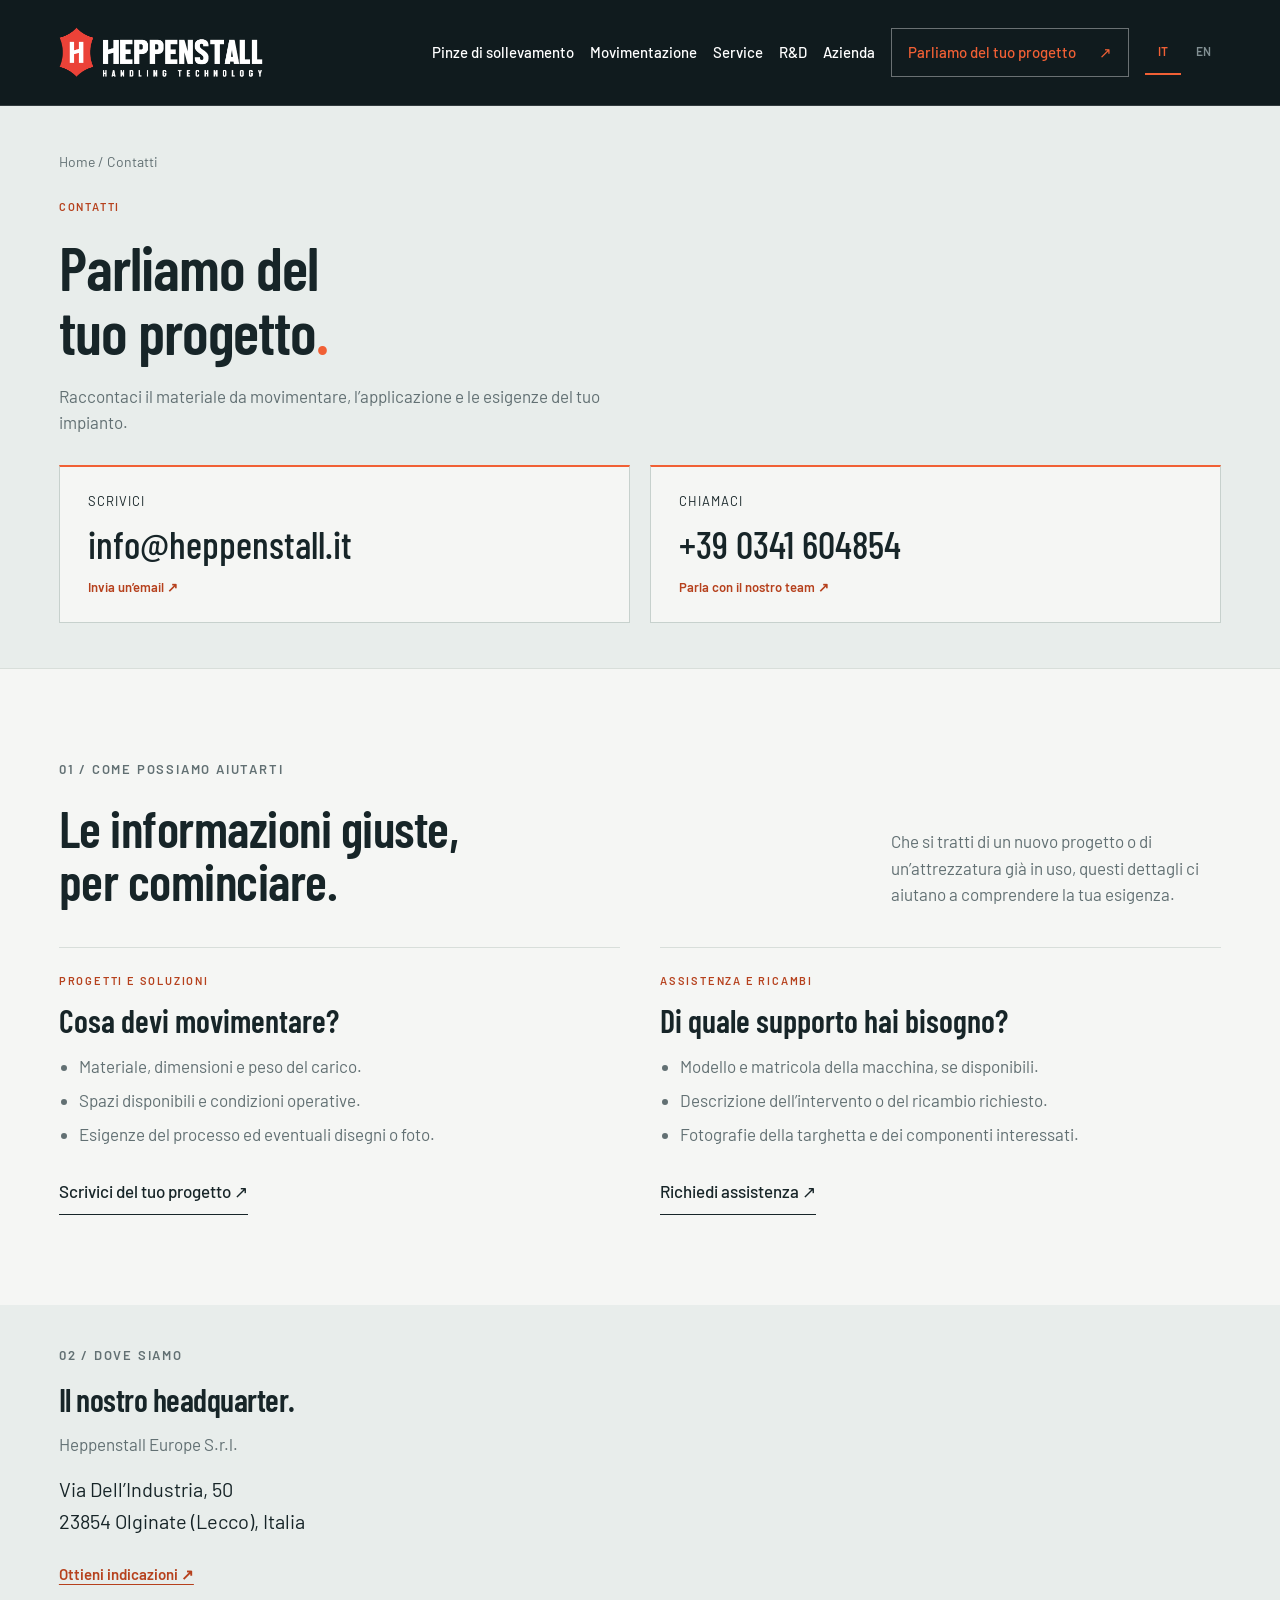
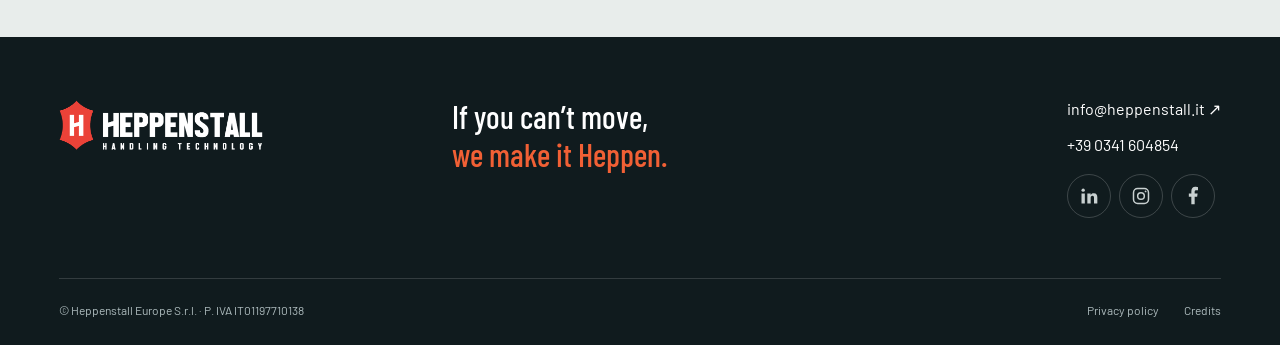
==== contacts/index.html @ 7692b6cc "Initial commit" ====
<!doctype html>
<html lang="it">
<head>
<meta charset="UTF-8">
<meta name="viewport" content="width=device-width,initial-scale=1">
<title>Contatti | Heppenstall Europe</title>
<meta name="description" content="Contatta Heppenstall Europe per pinze, sistemi di movimentazione, ricambi e assistenza. Email, telefono e informazioni utili per la tua richiesta.">
<link rel="icon" href="/assets/favicon.png">
<link rel="stylesheet" href="/style.css">
</head>
<body class="contacts-page">
<a class="skip" href="#main">Vai al contenuto</a>
<header>
  <a class="brand" href="/" aria-label="Heppenstall Europe, homepage">
    <img src="/assets/logo.png" alt="Heppenstall Handling Technology" width="800" height="223" />
  </a>
  <button class="menu" aria-label="Menu" aria-expanded="false" aria-controls="nav"><span class="menu-icon" aria-hidden="true"></span></button>
  <nav id="nav">
    <a href="/steel-tongs/">Pinze di sollevamento</a>
    <a href="/handling-technology/">Movimentazione</a>
    <a href="/service-revamping/">Service</a>
    <a href="/research-development/">R&amp;D</a>
    <a href="/who-we-are/">Azienda</a>
    <a class="nav-contact" href="/contacts/" aria-current="page">Parliamo del tuo progetto <span>↗</span></a>
    <div class="language-switch" role="group" aria-label="Lingua">
      <a href="/contacts/" lang="it" hreflang="it" aria-label="Italiano" aria-current="page">IT</a>
      <span lang="en" aria-disabled="true" aria-label="English: traduzione non ancora disponibile" title="Traduzione inglese non ancora disponibile">EN</span>
    </div>
  </nav>
</header>


<main id="main">
<section class="contact-page section" aria-labelledby="contact-title">
<div class="breadcrumb"><a href="/">Home</a> / <span aria-current="page">Contatti</span></div>
<span class="eyebrow">CONTATTI</span>
<h1 id="contact-title">Parliamo del<br>tuo progetto<span>.</span></h1>
<p>Raccontaci il materiale da movimentare, l’applicazione e le esigenze del tuo impianto.</p>
<div class="contact-grid">
<a href="mailto:info@heppenstall.it">
<span>SCRIVICI</span>
<strong>info@heppenstall.it</strong>
<span>Invia un’email ↗</span>
</a>
<a href="tel:+390341604854">
<span>CHIAMACI</span>
<strong>+39 0341 604854</strong>
<span>Parla con il nostro team ↗</span>
</a>
</div>
</section>
<section class="section contact-guide" aria-labelledby="request-title">
<div class="section-heading">
<div><span class="eyebrow">01 / COME POSSIAMO AIUTARTI</span><h2 id="request-title">Le informazioni giuste,<br>per cominciare.</h2></div>
<p>Che si tratti di un nuovo progetto o di un’attrezzatura già in uso, questi dettagli ci aiutano a comprendere la tua esigenza.</p>
</div>
<div class="contact-request-grid">
<article>
<span class="eyebrow">PROGETTI E SOLUZIONI</span>
<h3>Cosa devi movimentare?</h3>
<ul><li>Materiale, dimensioni e peso del carico.</li><li>Spazi disponibili e condizioni operative.</li><li>Esigenze del processo ed eventuali disegni o foto.</li></ul>
<a class="catalog-link" href="mailto:info@heppenstall.it?subject=Nuovo%20progetto%20-%20Heppenstall">Scrivici del tuo progetto ↗</a>
</article>
<article>
<span class="eyebrow">ASSISTENZA E RICAMBI</span>
<h3>Di quale supporto hai bisogno?</h3>
<ul><li>Modello e matricola della macchina, se disponibili.</li><li>Descrizione dell’intervento o del ricambio richiesto.</li><li>Fotografie della targhetta e dei componenti interessati.</li></ul>
<a class="catalog-link" href="mailto:info@heppenstall.it?subject=Richiesta%20assistenza%20-%20Heppenstall">Richiedi assistenza ↗</a>
</article>
</div>
</section>
<section class="section contact-note" aria-labelledby="company-contact-title">
<span class="eyebrow">02 / DOVE SIAMO</span>
<h2 id="company-contact-title">Il nostro headquarter.</h2>
<p>Heppenstall Europe S.r.l.</p>
<address class="headquarter-address">Via Dell’Industria, 50<br>23854 Olginate (Lecco), Italia</address>
<a class="headquarter-directions" href="https://www.google.com/maps/search/?api=1&amp;query=Via%20Dell%27Industria%2050%2C%2023854%20Olginate%20LC%2C%20Italia" target="_blank" rel="noopener noreferrer">Ottieni indicazioni ↗</a>
</section>
</main>
<footer>
      <div class="foot-top">
        <a class="brand" href="/">
          <img
            src="/assets/logo.png"
            alt="Heppenstall Europe"
            width="800"
            height="223"
          />
        </a>
        <p>
          If you can’t move,<br />
          <strong>we make it Heppen.</strong>
        </p>
        <div>
          <a href="mailto:info@heppenstall.it">info@heppenstall.it ↗</a>
          <a href="tel:+390341604854">+39 0341 604854</a>
          <div class="footer-socials">
            <a href="https://www.linkedin.com/company/heppenstall-europe-srl/" target="_blank" rel="noopener noreferrer" aria-label="LinkedIn" title="LinkedIn">
              <svg viewBox="0 0 24 24" width="20" height="20" aria-hidden="true" focusable="false"><circle cx="5" cy="5" r="2" fill="currentColor"/><path d="M3 9h4v12H3zM10 9h4v1.7c1-1.5 2.2-2 3.8-2 3.2 0 4.2 2.1 4.2 5V21h-4v-6.5c0-1.6-.3-2.7-1.8-2.7-1.7 0-2.2 1.2-2.2 2.7V21h-4z" fill="currentColor"/></svg>
            </a>
            <a href="https://www.instagram.com/heppenstalleurope/" target="_blank" rel="noopener noreferrer" aria-label="Instagram" title="Instagram">
              <svg viewBox="0 0 24 24" width="20" height="20" aria-hidden="true" focusable="false"><rect x="3" y="3" width="18" height="18" rx="5" fill="none" stroke="currentColor" stroke-width="1.8"/><circle cx="12" cy="12" r="4" fill="none" stroke="currentColor" stroke-width="1.8"/><circle cx="17.5" cy="6.5" r="1.1" fill="currentColor"/></svg>
            </a>
            <a href="https://www.facebook.com/people/Heppenstall-Europe-SRL/100085862545974/" target="_blank" rel="noopener noreferrer" aria-label="Facebook" title="Facebook">
              <svg viewBox="0 0 24 24" width="20" height="20" aria-hidden="true" focusable="false"><path d="M14 22v-9h3l.5-4H14V7c0-1.2.4-2 2-2h2V1.4c-.5-.1-1.8-.4-3.2-.4C11.6 1 10 3 10 6.5V9H7v4h3v9z" fill="currentColor"/></svg>
            </a>
          </div>
        </div>
      </div>
      <div class="foot-bottom">
        <span>© Heppenstall Europe S.r.l. · P. IVA IT01197710138</span>
        <div>
          <a href="/privacy-policy/">Privacy policy</a>
          <a href="https://fulviodipietro.it/">Credits</a>
        </div>
      </div>
    </footer>


<script src="/app.js">
</script>
</body>
</html>
---- style.css ----
@font-face {
  font-family:'Barlow';
  src:url('/assets/fonts/Barlow-Regular.ttf') format('truetype');
  font-style:normal;
  font-weight:400;
  font-display:swap
}
@font-face {
  font-family:'Barlow';
  src:url('/assets/fonts/Barlow-Medium.ttf') format('truetype');
  font-style:normal;
  font-weight:500;
  font-display:swap
}
@font-face {
  font-family:'Barlow';
  src:url('/assets/fonts/Barlow-SemiBold.ttf') format('truetype');
  font-style:normal;
  font-weight:600;
  font-display:swap
}
@font-face {
  font-family:'Barlow';
  src:url('/assets/fonts/Barlow-Bold.ttf') format('truetype');
  font-style:normal;
  font-weight:700;
  font-display:swap
}
@font-face {
  font-family:'Barlow Condensed';
  src:url('/assets/fonts/BarlowCondensed-Medium.ttf') format('truetype');
  font-style:normal;
  font-weight:500;
  font-display:swap
}
@font-face {
  font-family:'Barlow Condensed';
  src:url('/assets/fonts/BarlowCondensed-SemiBold.ttf') format('truetype');
  font-style:normal;
  font-weight:600;
  font-display:swap
}
@font-face {
  font-family:'Barlow Condensed';
  src:url('/assets/fonts/BarlowCondensed-Bold.ttf') format('truetype');
  font-style:normal;
  font-weight:700;
  font-display:swap
}
  
:root {
  --ink:#172528;
  --deep:#101b1e;
  --orange:#f16035;
  --paper:#f5f6f4;
  --muted:#627073;
  --line:#d8deda
}
* {
  box-sizing:border-box
}
html {
  scroll-behavior:smooth;
  scroll-padding-top:90px
}
body {
  margin:0;
  background:var(--paper);
  color:var(--ink);
  font-family:Barlow,Arial,sans-serif;
  font-size:17px;
  line-height:1.55
}
a {
  color:inherit;
  text-decoration:none
}
button {
  font:inherit
}
a,button {
  -webkit-tap-highlight-color:transparent
}
a:focus-visible,button:focus-visible {
  outline:3px solid var(--orange);
  outline-offset:6px
}
::selection {
  background:var(--orange);
  color:#fff
}
.skip {
  position:fixed;
  top:-100px;
  left:20px;
  z-index:99;
  background:#fff;
  padding:12px
}
.skip:focus {
  top:10px
}
header {
  height:106px;
  background:var(--deep);
  display:flex;
  align-items:center;
  justify-content:space-between;
  padding:0 4.6%;
  gap:35px;
  color:#fff;
  border-bottom:1px solid #ffffff24
}
.brand {
  display:block;
  width:204px;
  flex-shrink:0
}
.brand img {
  display:block;
  width:100%;
  height:auto
}
nav {
  display:flex;
  align-items:center;
  gap:27px;
  font-size:14px;
  font-weight:500
}
nav a {
  transition:color .2s
}
nav a:hover,nav a[aria-current] {
  color:var(--orange)
}
.nav-contact {
  border:1px solid #ffffff60;
  padding:12px 16px;
  display:flex;
  gap:23px
}
.menu {
  display:none
}
.language-switch {
  display:flex;
  align-items:center;
  gap:4px;
  flex-shrink:0
}
.language-switch a,
.language-switch>span {
  display:flex;
  align-items:center;
  justify-content:center;
  min-width:36px;
  min-height:44px;
  font-size:12px;
  font-weight:600;
  border-bottom:2px solid transparent
}
.language-switch a[aria-current] {
  border-bottom-color:var(--orange)
}
.language-switch>span[aria-disabled] {
  color:#829093;
  cursor:default
}
@media(min-width:901px) {
  header {
    gap:20px
  }
  header nav {
    gap:16px;
    font-size:15px
  }
}
@media(min-width:901px) and (max-width:1200px) {
  header .brand {
    width:150px
  }
  header nav {
    gap:10px;
    font-size:14px
  }
  header .nav-contact {
    padding:10px;
    gap:10px
  }
}
@media(max-width:900px) {
  .language-switch {
    margin-top:16px;
    padding-top:12px;
    border-top:1px solid #ffffff24
  }
  .language-switch a,
  .language-switch>span {
    min-width:44px;
    font-size:14px
  }
}
.hero {
  display:grid;
  grid-template-columns:53% 47%;
  background:var(--ink);
  color:#fff;
  min-height:660px
}
.hero-copy {
  padding:55px 8.7% 25px;
  display:flex;
  flex-direction:column;
  align-items:flex-start
}
.eyebrow {
  font-size:13px;
  font-weight:600;
  letter-spacing:1.8px;
  display:block
}
.hero .eyebrow {
  display:flex;
  gap:13px;
  align-items:center;
  color:#c9d1d1
}
.small-line {
  width:25px;
  height:2px;
  background:var(--orange)
}
h1,h2,h3,p {
  margin:0
}
h1,h2,h3 {
  font-family:'Barlow Condensed','Arial Narrow',Arial,sans-serif;
  font-weight:600;
  line-height:1.04
}
h1 {
  font-size:clamp(50px,5.4vw,84px);
  letter-spacing:-1px
}
.hero h1 {
  margin:24px 0
}
.hero h1 em {
  color:var(--orange);
  font-style:normal
}
.hero-copy>p {
  color:#c8d0d0;
  max-width:405px;
  font-size:17px
}
.button {
  margin-top:28px;
  background:var(--orange);
  color:#111f22;
  padding:16px 22px;
  display:inline-flex;
  gap:40px;
  justify-content:space-between;
  align-items:center;
  font-weight:600;
  font-size:15px;
  transition:background .2s,transform .2s
}
.button:hover {
  background:#ff8159;
  transform:translateY(-2px)
}
.hero-bottom {
  display:flex;
  justify-content:space-between;
  width:100%;
  margin-top:auto;
  padding-top:35px;
  font-size:12px;
  letter-spacing:1.7px;
  color:#c6cece
}
.hero-photo {
  position:relative;
  background-image:linear-gradient(0deg,#101b1ef2 0%,transparent 55%),url('/assets/tongs.webp');
  background-position:center,center top;
  background-size:cover,cover;
  background-repeat:no-repeat;
  min-height:600px
}
.photo-label {
  position:absolute;
  left:40px;
  bottom:35px
}
.photo-label>span {
  font-size:12px;
  letter-spacing:1.5px;
  display:block;
  margin-bottom:12px;
  color:#e6d7cd
}
.photo-label strong {
  font-size:25px;
  line-height:1.2;
  font-weight:500;
  display:block
}
.proof {
  display:grid;
  grid-template-columns:1fr 1.2fr 1fr 1.1fr;
  margin:0 4.6%;
  padding:30px 0;
  border-bottom:1px solid var(--line)
}
.proof>div {
  border-right:1px solid var(--line);
  padding:0 30px
}
.proof>div:first-child {
  padding-left:0
}
.proof strong {
  font-family:'Barlow Condensed',Arial,sans-serif;
  font-size:36px;
  display:block;
  line-height:1.1;
  font-weight:600
}
.proof span {
  font-size:14px;
  color:var(--muted)
}
.proof>a {
  align-self:center;
  justify-self:end;
  font-size:15px;
  font-weight:600;
  display:flex;
  gap:35px
}
.proof>a span {
  font-size:24px;
  color:var(--orange)
}
.section {
  padding:90px 4.6%
}
.section-heading {
  display:flex;
  align-items:flex-end;
  justify-content:space-between;
  gap:50px;
  margin-bottom:40px
}
.section-heading .eyebrow {
  color:var(--muted);
  margin-bottom:22px
}
h2 {
  font-size:clamp(38px,4vw,58px);
  letter-spacing:-.5px
}
.section-heading>p {
  max-width:330px;
  color:var(--muted)
}
.solution-grid {
  display:grid;
  grid-template-columns:repeat(3,1fr);
  gap:24px
}
.card-image {
  height:260px;
  background-size:cover;
  background-position:center;
  transition:filter .3s
}
.tongs {
  background-image:url('/assets/tongs.webp');
  background-position:center 35%;
  background-size:cover
}
.handling {
  background-image:url('/assets/handling.webp')
}
.service {
  background-image:url('/assets/service.webp')
}
.card-title {
  margin-top:22px;
  display:flex;
  justify-content:space-between;
  align-items:center;
  font-size:12px;
  letter-spacing:1.3px;
  color:var(--muted)
}
.card-title span:last-child {
  color:var(--orange);
  font-size:27px;
  line-height:1
}
.solution-card h3 {
  font-size:34px;
  margin:13px 0
}
.solution-card p {
  font-size:16px;
  color:var(--muted);
  max-width:340px
}
.solution-card:hover h3 {
  color:#c64821
}
.solution-card:hover .card-image {
  filter:brightness(1.1)
}
.numbers {
  background:radial-gradient(ellipse at 100% 0%,#293b3e 0%,transparent 60%),var(--deep);
  color:#fff
}
.numbers-heading {
  display:flex;
  justify-content:space-between;
  align-items:flex-end;
  gap:30px;
  margin-bottom:48px
}
.numbers .eyebrow {
  color:#b4c2c3;
  margin-bottom:20px
}
.numbers h2 {
  font-size:clamp(48px,5vw,76px)
}
.numbers h2 em {
  color:var(--orange);
  font-style:normal
}
.numbers-heading>p {
  color:#b4c2c3
}
.numbers-grid {
  display:grid;
  grid-template-columns:repeat(4,minmax(0,1fr));
  margin:0;
  border-top:1px solid #ffffff30
}
.number-accessible {
  position:absolute;
  width:1px;
  height:1px;
  padding:0;
  overflow:hidden;
  clip-path:inset(50%);
  white-space:nowrap
}
.number-stat {
  display:flex;
  flex-direction:column;
  padding:28px 24px 30px;
  border-bottom:1px solid #ffffff30;
  border-right:1px solid #ffffff30;
  min-width:0
}
.number-stat:nth-child(4n) {
  border-right:0
}
.number-stat dt {
  color:#b4c2c3;
  font-size:15px
}
.number-stat dd {
  order:-1;
  margin:0 0 14px;
  font-family:'Barlow Condensed','Arial Narrow',Arial,sans-serif;
  font-size:clamp(44px,5.4vw,84px);
  font-weight:600;
  font-variant-numeric:tabular-nums;
  line-height:1.1;
  letter-spacing:-1px
}
.number-stat small {
  color:var(--orange);
  font-size:.45em
}
.temperature {
  display:grid;
  grid-template-columns:1fr 1.4fr;
  align-items:center;
  gap:40px;
  margin-top:40px
}
.temperature .eyebrow {
  margin-bottom:8px;
  font-size:11px
}
.temperature-copy p {
  font-size:20px
}
.temperature-range {
  display:flex;
  align-items:center;
  gap:22px;
  font-family:'Barlow Condensed','Arial Narrow',Arial,sans-serif;
  font-size:clamp(30px,3.5vw,48px);
  font-weight:600;
  white-space:nowrap
}
.temperature-range>span:first-child {
  color:#a9d9ef
}
.temperature-range>span:last-child {
  color:var(--orange)
}
.temperature-range small {
  font-size:.45em
}
.temperature-track {
  flex:1;
  height:3px;
  min-width:24px;
  background:linear-gradient(90deg,#a9d9ef,#f16035)
}
@media(max-width:900px) {
  .numbers-grid {
    grid-template-columns:repeat(2,minmax(0,1fr))
  }
  .number-stat:nth-child(2n) {
    border-right:0
  }
  .temperature {
    grid-template-columns:1fr;
    gap:18px
  }
}
@media(max-width:600px) {
  .numbers-heading {
    flex-direction:column;
    align-items:flex-start;
    gap:20px;
    margin-bottom:30px
  }
  .number-stat {
    padding:24px 12px
  }
  .number-stat dd {
    font-size:clamp(36px,10vw,60px)
  }
  .number-stat dt {
    font-size:13px
  }
  .temperature-range {
    gap:14px
  }
}
.heritage {
  background:#e8edeb;
  display:grid;
  grid-template-columns:1fr 2fr;
  gap:50px;
  border-top:1px solid var(--line)
}
.heritage .eyebrow {
  color:var(--muted);
  padding-top:10px
}
.heritage p {
  max-width:600px;
  font-size:20px;
  margin:25px 0;
  color:#526065
}
.text-links {
  display:flex;
  gap:50px;
  font-size:16px;
  font-weight:600
}
.text-links a {
  border-bottom:1px solid #a0adaa;
  padding:10px 0
}
.cta {
  background:var(--orange);
  padding:60px 4.6%;
  display:flex;
  justify-content:space-between;
  align-items:center;
  gap:30px
}
.cta h2 {
  margin-top:12px
}
.cta .eyebrow {
  font-size:12px
}
.button.light {
  background:var(--ink);
  color:#fff;
  margin:0
}
.button.light:hover {
  background:#304349
}
footer {
  padding:60px 4.6% 25px;
  background:var(--deep);
  color:#fff
}
.foot-top {
  display:grid;
  grid-template-columns:1fr 1.1fr 1fr;
  gap:50px;
  align-items:start;
  padding-bottom:60px
}
.foot-top>p {
  font-family:'Barlow Condensed',Arial,sans-serif;
  font-size:32px;
  line-height:1.2;
  font-weight:500
}
.foot-top>p strong {
  font-weight:500;
  color:var(--orange)
}
.foot-top>div {
  display:flex;
  flex-direction:column;
  gap:12px;
  font-size:16px;
  justify-self:end
}
.footer-socials {
  display:flex;
  align-items:center;
  gap:8px;
  margin-top:4px
}
.footer-socials a {
  display:inline-flex;
  align-items:center;
  justify-content:center;
  width:44px;
  height:44px;
  color:#c8d0d0;
  border:1px solid #ffffff30;
  border-radius:50%;
  transition:color .2s,border-color .2s,background .2s
}
.footer-socials a:hover {
  color:var(--orange);
  border-color:var(--orange);
  background:#ffffff08
}
.footer-socials svg {
  display:block
}
.foot-bottom {
  padding-top:22px;
  border-top:1px solid #ffffff25;
  display:flex;
  justify-content:space-between;
  gap:20px;
  color:#adbbbd;
  font-size:12px
}
.foot-bottom>div {
  display:flex;
  gap:25px
}
.breadcrumb {
  display:block;
  font-size:14px;
  color:var(--muted);
  margin-bottom:25px
}
.inner-hero {
  display:grid;
  grid-template-columns:1.25fr 1fr;
  gap:65px;
  align-items:center;
  background:#e9edeb;
  padding-top:60px;
  padding-bottom:60px
}
.inner-hero .eyebrow {
  color:#b6411d;
  margin-bottom:20px
}
.inner-hero h1 {
  font-size:clamp(44px,5vw,70px)
}
.inner-hero p {
  margin-top:28px;
  max-width:600px;
  color:#526065
}
.inner-image {
  width:100%;
  height:420px;
  object-fit:cover
}
.items {
  display:grid;
  grid-template-columns:repeat(3,1fr);
  border-left:1px solid var(--line);
  border-top:1px solid var(--line)
}
.item {
  padding:30px;
  display:flex;
  flex-direction:column;
  border-right:1px solid var(--line);
  border-bottom:1px solid var(--line)
}
.item-number {
  color:#b6411d;
  font-size:13px;
  letter-spacing:2px;
  margin-bottom:24px
}
.item h3 {
  font-size:30px;
  margin-bottom:14px
}
.item p {
  font-size:16px;
  color:var(--muted);
  margin-bottom:25px
}
.item a {
  font-size:14px;
  font-weight:600;
  margin-top:auto
}
.item a:hover {
  color:#b6411d
}
.catalog .section-heading>span {
  font-size:12px;
  letter-spacing:1px;
  color:var(--muted)
}
.catalog-link {
  display:inline-block;
  border-bottom:1px solid var(--ink);
  margin-top:30px;
  padding-bottom:8px;
  font-weight:500
}
.research-type,.history-number {
  font-family:'Barlow Condensed',Arial,sans-serif;
  font-weight:600;
  font-size:150px;
  line-height:1;
  background:var(--ink);
  color:var(--orange);
  padding:70px 30px;
  text-align:center
}
.research-type span,.history-number span {
  font:500 12px Barlow,Arial,sans-serif;
  display:block;
  letter-spacing:2px;
  color:#fff;
  margin-top:20px
}
.history {
  display:grid;
  grid-template-columns:1fr 2fr;
  gap:60px
}
.history article {
  display:grid;
  grid-template-columns:100px 1fr;
  gap:30px;
  padding:0 0 35px;
  margin-bottom:35px;
  border-bottom:1px solid var(--line)
}
.history article>span {
  color:#b6411d;
  font-size:25px;
  font-family:'Barlow Condensed',Arial,sans-serif
}
.history h2 {
  font-size:33px;
  margin-bottom:15px
}
.history p {
  color:var(--muted)
}
.contact-page {
  padding-top:60px
}
.contact-page h1 {
  margin:25px 0
}
.contact-page>p {
  max-width:580px;
  color:var(--muted);
  font-size:20px
}
.contact-grid {
  display:grid;
  grid-template-columns:1fr 1fr;
  margin:55px 0;
  gap:25px
}
.contact-grid>a {
  display:flex;
  flex-direction:column;
  padding:40px;
  background:var(--ink);
  color:#fff;
  gap:25px;
  transition:background .2s
}
.contact-grid>a:hover {
  background:#304349
}
.contact-grid span {
  font-size:13px;
  letter-spacing:1px
}
.contact-grid strong {
  font-family:'Barlow Condensed',Arial,sans-serif;
  font-size:clamp(26px,3.2vw,46px);
  font-weight:500;
  overflow-wrap:anywhere;
  color:var(--orange)
}
.contact-note h2 {
  font-size:32px
}
.contact-note p {
  margin:15px 0;
  color:var(--muted)
}
.contact-note a {
  font-size:15px;
  text-decoration:underline
}

@media(min-width:1600px) {
.hero {
  min-height:760px
}
.hero-copy {
  padding-top:65px
}
.hero h1 {
  font-size:90px
}
.hero-copy>p {
  font-size:20px
}

}

@media(max-width:1100px) {
  header {
  height:90px
}
.brand {
  width:180px
}
nav {
  gap:16px;
  font-size:13px
}
.nav-contact {
  padding:9px;
  gap:12px
}
.hero {
  min-height:640px
}
.hero h1 {
  font-size:66px
}
.hero-copy {
  padding-top:45px
}
.proof>div {
  padding:0 20px
}
.proof>a {
  gap:15px
}
.card-image {
  height:220px
}
.inner-hero {
  gap:35px
}
.inner-image {
  height:360px
}

}

@media(max-width:900px) {
  header {
  position:relative;
  z-index:5;
  height:85px
}
.menu {
  display:flex;
  align-items:center;
  justify-content:center;
  width:48px;
  height:48px;
  flex-shrink:0;
  background:#ffffff08;
  border:1px solid #ffffff25;
  border-radius:50%;
  color:#fff;
  padding:0;
  cursor:pointer;
  transition:color .2s,border-color .2s,background .2s
}
.menu:hover,.menu[aria-expanded="true"] {
  color:var(--orange);
  border-color:var(--orange);
  background:#ffffff0d
}
.menu-icon {
  position:relative;
  width:20px;
  height:16px
}
.menu-icon::before,.menu-icon::after {
  content:"";
  position:absolute;
  left:0;
  top:7px;
  width:20px;
  height:2px;
  background:currentColor;
  border-radius:2px;
  transition:transform .2s
}
.menu-icon::before {
  transform:translateY(-4px)
}
.menu-icon::after {
  transform:translateY(4px)
}
.menu[aria-expanded="true"] .menu-icon::before {
  transform:rotate(45deg)
}
.menu[aria-expanded="true"] .menu-icon::after {
  transform:rotate(-45deg)
}
nav {
  display:none;
  position:absolute;
  top:85px;
  left:0;
  right:0;
  background:var(--deep);
  padding:20px 5% 30px;
  flex-direction:column;
  align-items:stretch;
  font-size:17px;
  gap:0
}
nav.open {
  display:flex
}
nav>a {
  padding:12px 0
}
.nav-contact {
  padding:15px!important;
  margin-top:15px
}
.hero h1 {
  font-size:clamp(48px,7vw,64px)
}
.hero {
  min-height:610px
}
.hero-photo {
  min-height:610px
}
.hero-copy {
  padding:40px 8.7% 25px
}
.photo-label {
  left:25px;
  right:20px
}
.photo-label strong {
  font-size:22px
}
.proof {
  grid-template-columns:1fr 1fr 1fr
}
.proof>a {
  grid-column:1/-1;
  justify-self:start;
  padding-top:20px
}
.proof>div:nth-child(3) {
  border:0
}
.section {
  padding:65px 5%
}
.section-heading {
  gap:30px
}
.section-heading>p {
  max-width:280px;
  font-size:16px
}
.solution-grid {
  gap:18px
}
.solution-card h3 {
  font-size:29px
}
.card-image {
  height:195px
}
.card-title {
  font-size:11px;
  letter-spacing:.6px
}
.heritage {
  grid-template-columns:1fr;
  gap:25px
}
.foot-top {
  gap:30px;
  grid-template-columns:1fr 1fr
}
.foot-top>div {
  justify-self:start
}
.inner-hero {
  grid-template-columns:1fr
}
.inner-image {
  height:370px
}
.research-type,.history-number {
  padding:40px
}
.items {
  grid-template-columns:repeat(2,1fr)
}
.history {
  grid-template-columns:1fr;
  gap:35px
}

}

@media(max-width:600px) {
  .hero {
  display:flex;
  flex-direction:column
}
.hero-copy {
  padding:35px 6% 25px
}
.hero h1 {
  font-size:60px;
  line-height:1.02
}
.hero-copy>p {
  font-size:17px
}
.hero-photo {
  min-height:340px;
  background-size:cover,cover
}
.photo-label {
  bottom:25px
}
.photo-label strong {
  font-size:24px
}
.hero-bottom {
  padding-top:30px
}
.proof {
  padding:25px 0;
  gap:20px 0
}
.proof strong {
  font-size:27px
}
.proof span {
  font-size:12px;
  display:block;
  line-height:1.4;
  margin-top:7px
}
.proof>div {
  padding:0 12px
}
.proof>a {
  font-size:14px;
  padding-top:0;
  align-items:center
}
.proof>a span {
  margin:0
}
.section {
  padding:55px 6%
}
.section-heading {
  align-items:flex-start;
  flex-direction:column;
  gap:20px
}
.section-heading>p {
  max-width:100%
}
h2 {
  font-size:43px
}
.solution-grid {
  grid-template-columns:1fr;
  gap:38px
}
.card-image {
  height:280px
}
.card-title {
  font-size:12px
}
.solution-card h3 {
  font-size:36px
}
.solution-card p {
  max-width:100%
}
.heritage p {
  font-size:18px
}
.text-links {
  gap:25px;
  font-size:14px
}
.cta {
  padding:42px 6%;
  flex-direction:column;
  align-items:flex-start;
  gap:25px
}
.cta .eyebrow {
  font-size:11px
}
.cta h2 {
  font-size:43px
}
footer {
  padding:45px 6% 25px
}
.foot-top {
  grid-template-columns:1fr;
  gap:30px;
  padding-bottom:35px
}
.foot-bottom {
  flex-direction:column
}
.inner-hero h1 {
  font-size:49px
}
.inner-hero p {
  font-size:17px
}
.inner-image {
  height:290px
}
.items {
  grid-template-columns:1fr
}
.item {
  padding:28px
}
.item h3 {
  font-size:33px
}
.history article {
  grid-template-columns:70px 1fr;
  gap:15px
}
.history h2 {
  font-size:29px
}
.history p {
  font-size:16px
}
.contact-page h1 {
  font-size:48px
}
.contact-grid {
  grid-template-columns:1fr;
  gap:15px;
  margin:35px 0
}
.contact-grid>a {
  padding:28px
}
.contact-grid strong {
  font-size:36px
}
.contact-page>p {
  font-size:18px
}
.research-type,.history-number {
  font-size:110px
}

}

@media(min-width:901px) {
  .home .heritage {
    grid-template-columns:minmax(0,1fr);
    gap:22px;
    padding-block:60px
  }
  .home .heritage .eyebrow {
    padding-top:0
  }
  .home .heritage>div {
    display:grid;
    grid-template-columns:minmax(0,1fr) minmax(0,1fr);
    gap:20px 6vw;
    align-items:start
  }
  .home .heritage h2 {
    grid-row:1 / 3
  }
  .home .heritage p {
    margin:0
  }
  .home .heritage .text-links {
    grid-column:2;
    flex-wrap:wrap;
    gap:12px 30px
  }
  .home .hero {
    grid-template-columns:46% 54%
  }
  .home .hero-copy {
    padding-left:4.6vw;
    padding-right:clamp(24px,2.5vw,48px)
  }
}

/* Homepage: foto singole con inquadratura adattata ai dispositivi piccoli. */
@media(max-width:900px) {
  .home .hero {
    display:flex;
    flex-direction:column
  }
  .home .hero-photo {
    width:100%;
    min-height:0;
    aspect-ratio:4 / 5;
    background-size:cover,cover;
    background-position:center,center
  }
  .home .solution-grid {
    grid-template-columns:minmax(0,1fr);
    gap:38px;
    max-width:600px;
    margin-inline:auto
  }
  .home .card-image {
    height:auto;
    aspect-ratio:1 / 1;
    background-size:200% auto;
    background-repeat:no-repeat
  }
  .home .card-image.tongs {
    background-size:cover;
    background-position:center 35%
  }
  .home .card-image.handling {
    background-size:cover;
    background-position:center
  }
  .home .card-image.service {
    background-size:cover;
    background-position:center
  }
}

/* Pagina prodotto: apertura compatta distinta dalla homepage. */
.product-page .product-hero {
  display:grid;
  grid-template-columns:minmax(0,1.3fr) minmax(0,1fr);
  gap:6vw;
  align-items:center;
  padding-block:45px;
  background:#e8edeb;
  border-bottom:1px solid var(--line)
}
.product-intro .eyebrow {
  color:#b6411d;
  font-size:11px;
  margin-bottom:18px
}
.product-intro>p {
  color:var(--muted);
  max-width:530px;
  margin-top:24px
}
.product-page .breadcrumb {
  color:var(--muted);
  font-size:13px;
  margin-bottom:30px
}
.product-page .breadcrumb a:hover {
  color:var(--orange)
}
.product-intro h1 {
  font-size:clamp(46px,4.8vw,70px)
}
.product-intro h1>span {
  color:var(--orange)
}
.handling-page .product-intro h1 {
  font-size:clamp(36px,4.4vw,64px);
  overflow-wrap:anywhere
}
.product-visual {
  position:relative;
  margin:0;
  height:430px;
  overflow:hidden;
  background:var(--deep)
}
.product-image {
  position:absolute;
  width:100%;
  height:100%;
  object-fit:cover;
  object-position:center top
}
.company-page .product-image {
  object-position:center 60%
}
.research-page .product-image {
  object-position:center 30%
}
@media(min-width:901px) {
  .handling-page .product-image {
    object-position:center 60%
  }
  .service-page .product-image {
    object-position:center 78%
  }
}
.research-visual {
  min-width:0;
  height:430px;
  display:flex;
  flex-direction:column;
  justify-content:space-between;
  padding:30px;
  border:1px solid #c7d1cd;
  background:linear-gradient(#17252808 1px,transparent 1px),linear-gradient(90deg,#17252808 1px,transparent 1px),#dfe6e2;
  background-size:32px 32px;
  color:var(--ink)
}
.research-visual-label,
.research-visual-caption {
  font-size:11px;
  font-weight:600;
  letter-spacing:1.6px
}
.research-visual strong {
  align-self:center;
  font-family:'Barlow Condensed','Arial Narrow',Arial,sans-serif;
  font-size:clamp(80px,10vw,150px);
  line-height:1;
  font-weight:600
}
.research-visual strong span {
  color:#b6411d
}
@media(max-width:900px) {
  .research-visual {
    height:300px
  }
}
@media(max-width:600px) {
  .research-visual {
    height:260px;
    padding:24px
  }
}
.product-page .items {
  gap:20px;
  border:0
}
.product-page .item {
  padding:30px;
  background:#fff;
  border:1px solid var(--line);
  border-top:2px solid var(--orange);
  transition:border-color .2s,background .2s
}
.product-page .item:hover,
.product-page .item:focus-within {
  border-color:var(--orange);
  background:#fffaf7
}
.product-page .item-number {
  font-family:'Barlow Condensed','Arial Narrow',Arial,sans-serif;
  font-size:32px;
  line-height:1;
  margin-bottom:28px
}
.product-page .item a {
  padding-top:18px;
  border-top:1px solid var(--line)
}
.product-catalog-callout {
  display:flex;
  justify-content:space-between;
  align-items:center;
  gap:30px;
  margin-top:36px;
  padding:30px;
  background:#e8edeb
}
.product-catalog-callout .eyebrow {
  font-size:11px;
  color:var(--muted);
  margin-bottom:12px
}
.product-catalog-callout h3 {
  font-size:30px
}
.product-catalog-callout .catalog-link {
  margin:0;
  flex-shrink:0
}
.product-project {
  display:grid;
  grid-template-columns:1fr 1fr;
  gap:8vw;
  background:#e8edeb;
  color:var(--ink);
  border-top:1px solid var(--line)
}
.product-project .eyebrow {
  color:var(--muted);
  margin-bottom:24px
}
.product-project>div>p {
  max-width:430px;
  margin-top:24px
}
.product-project p {
  color:#526065
}
.product-project ol {
  list-style:none;
  padding:0;
  margin:0
}
.product-project li {
  display:grid;
  grid-template-columns:35px 1fr;
  gap:20px;
  padding:24px 0;
  border-top:1px solid #c7d1cd
}
.product-project li>span {
  color:#b6411d;
  font-family:'Barlow Condensed','Arial Narrow',Arial,sans-serif;
  font-size:26px;
  line-height:1.2
}
.product-project h3 {
  font-size:30px;
  margin-bottom:10px
}
.product-project a {
  display:inline-block;
  color:#b6411d;
  margin-top:16px;
  font-weight:600;
  text-decoration:underline;
  text-underline-offset:5px
}
.product-project a:hover {
  color:var(--ink)
}
@media(max-width:900px) {
  .product-page .product-hero {
    grid-template-columns:1fr;
    gap:30px;
    padding-block:32px
  }
  .product-visual {
    height:auto;
    aspect-ratio:4 / 3
  }
  .product-project {
    grid-template-columns:1fr;
    gap:36px
  }
  .product-catalog-callout {
    flex-direction:column;
    align-items:flex-start
  }
}
@media(max-width:600px) {
  .product-page .items {
    gap:0;
    border-top:1px solid var(--line)
  }
  .product-page .item {
    display:grid;
    grid-template-columns:30px minmax(0,1fr);
    gap:6px 12px;
    padding:18px 0;
    background:transparent;
    border:0;
    border-bottom:1px solid var(--line)
  }
  .product-page .item-number {
    grid-column:1;
    grid-row:1 / 4;
    margin:3px 0 0;
    font-size:23px;
    letter-spacing:0
  }
  .product-page .item h3 {
    grid-column:2;
    margin:0;
    font-size:26px
  }
  .product-page .item p {
    grid-column:2;
    margin:0;
    font-size:14px;
    line-height:1.45
  }
  .product-page .item a {
    grid-column:2;
    justify-self:start;
    display:inline-flex;
    align-items:center;
    min-height:44px;
    margin:0;
    padding:0;
    border:0;
    font-size:13px
  }
  .product-catalog-callout {
    padding:24px
  }
  .product-visual {
    aspect-ratio:1 / 1
  }
}

.company-page .product-intro h1 {
  font-size:clamp(38px,4vw,60px)
}
.company-milestone {
  min-height:430px;
  padding:36px;
  display:flex;
  flex-direction:column;
  justify-content:center;
  border:1px solid #c7d1cd;
  background:#dfe6e2
}
.company-milestone .eyebrow {
  font-size:11px;
  color:var(--muted)
}
.company-milestone strong {
  font-family:'Barlow Condensed','Arial Narrow',Arial,sans-serif;
  font-size:clamp(90px,10vw,150px);
  font-weight:600;
  line-height:1;
  margin:28px 0 16px
}
.company-milestone strong>span {
  color:#b6411d
}
.company-milestone p {
  font-size:22px
}
.company-milestone-caption {
  color:var(--muted);
  font-size:14px;
  margin-top:10px
}
.company-timeline {
  display:grid;
  grid-template-columns:repeat(4,minmax(0,1fr));
  gap:28px
}
.company-timeline article {
  padding-top:22px;
  border-top:2px solid var(--orange)
}
.company-timeline article>span {
  display:block;
  font-family:'Barlow Condensed','Arial Narrow',Arial,sans-serif;
  font-size:38px;
  color:#b6411d;
  margin-bottom:18px
}
.company-timeline h3 {
  font-size:30px;
  margin-bottom:14px
}
.company-timeline p {
  color:var(--muted);
  font-size:16px
}
@media(max-width:900px) {
  .company-milestone {
    min-height:0;
    padding:28px
  }
  .company-timeline {
    grid-template-columns:repeat(2,minmax(0,1fr))
  }
}
@media(max-width:600px) {
  .company-timeline {
    grid-template-columns:1fr;
    gap:0
  }
  .company-timeline article {
    display:grid;
    grid-template-columns:75px minmax(0,1fr);
    gap:16px;
    padding:22px 0;
    border-top:1px solid var(--line)
  }
  .company-timeline article>span {
    font-size:25px;
    margin:0
  }
  .company-timeline h3 {
    font-size:26px;
    margin-bottom:10px
  }
}

.privacy-page {
  max-width:1050px;
  margin-inline:auto
}
.privacy-page>.eyebrow {
  color:var(--muted)
}
.privacy-page h1 {
  margin:20px 0 32px
}
.privacy-page h1>span {
  color:var(--orange)
}
.privacy-placeholder {
  padding:clamp(24px,4vw,40px);
  background:#e8edeb;
  border-left:3px solid var(--orange)
}
.privacy-placeholder h2 {
  font-size:32px;
  margin-bottom:20px
}
.privacy-placeholder p {
  color:#526065
}
.privacy-placeholder p+p {
  margin-top:16px
}

.contacts-page .contact-page {
  padding-block:45px;
  background:#e8edeb;
  border-bottom:1px solid var(--line)
}
.contacts-page .contact-page>.eyebrow,
.contact-request-grid .eyebrow {
  color:#b6411d;
  font-size:11px
}
.contacts-page .contact-page h1 {
  font-size:clamp(42px,4.8vw,70px);
  margin:20px 0
}
.contacts-page .contact-page h1>span {
  color:var(--orange)
}
.contacts-page .contact-page>p {
  font-size:17px
}
.contacts-page .contact-grid {
  margin:30px 0 0;
  gap:20px
}
.contacts-page .contact-grid>a {
  padding:24px 28px;
  gap:10px;
  background:var(--paper);
  color:var(--ink);
  border:1px solid #c7d1cd;
  border-top:2px solid var(--orange)
}
.contacts-page .contact-grid>a:hover {
  background:#fff
}
.contacts-page .contact-grid strong {
  color:var(--ink);
  font-size:clamp(28px,3vw,40px);
  line-height:1.2
}
.contacts-page .contact-grid span:last-child {
  color:#b6411d;
  font-weight:600;
  letter-spacing:0
}
.contact-request-grid {
  display:grid;
  grid-template-columns:repeat(2,minmax(0,1fr));
  gap:40px
}
.contact-request-grid article {
  display:flex;
  flex-direction:column;
  align-items:flex-start;
  border-top:1px solid var(--line);
  padding-top:24px
}
.contact-request-grid h3 {
  font-size:32px;
  margin:15px 0
}
.contact-request-grid ul {
  padding-left:20px;
  margin:0 0 20px;
  color:var(--muted)
}
.contact-request-grid li+li {
  margin-top:8px
}
.contact-request-grid .catalog-link {
  margin-top:auto;
  padding-block:10px;
  min-height:44px
}
.contacts-page .contact-note {
  background:#e8edeb;
  padding-block:40px
}
.contacts-page .contact-note>.eyebrow {
  color:var(--muted);
  margin-bottom:18px
}
.headquarter-address {
  font-style:normal;
  font-size:20px;
  line-height:1.6;
  color:var(--ink)
}
.headquarter-directions {
  display:inline-flex;
  align-items:center;
  min-height:44px;
  margin-top:16px;
  color:#b6411d;
  font-weight:600;
  text-underline-offset:4px
}
@media(max-width:600px) {
  .contacts-page .contact-page {
    padding-block:32px
  }
  .contacts-page .contact-grid {
    gap:12px
  }
  .contacts-page .contact-grid>a {
    padding:20px;
    gap:8px
  }
  .contact-request-grid {
    grid-template-columns:1fr;
    gap:30px
  }
  .contact-request-grid h3 {
    font-size:28px
  }
}

@media(prefers-reduced-motion:reduce) {
  html {
  scroll-behavior:auto
}
* {
  transition:none!important
}

}
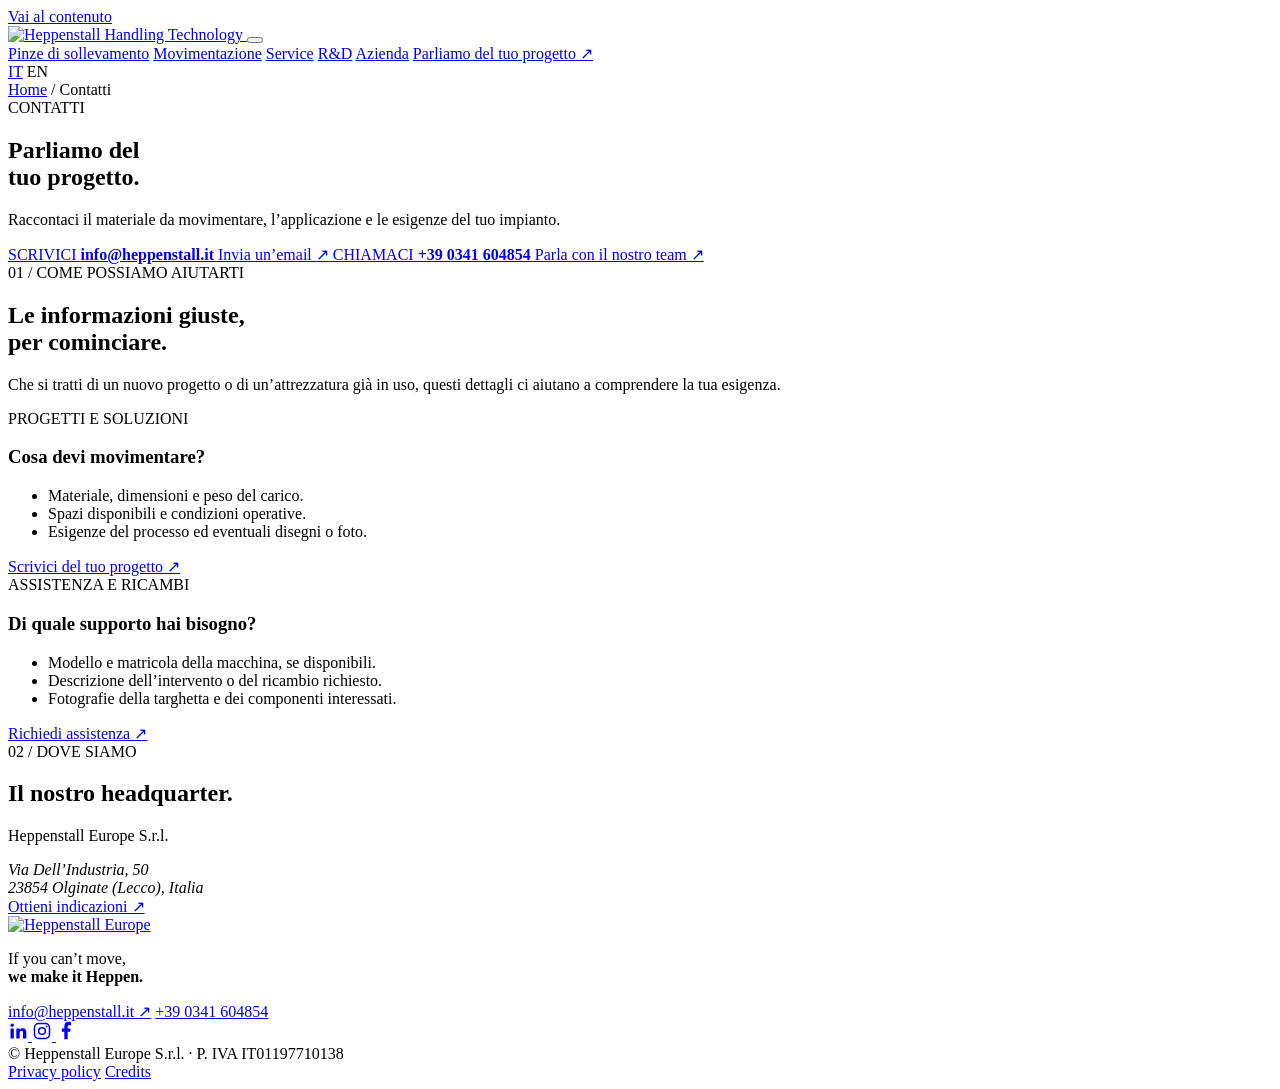
==== commit d6d0a2fa: "feat: prepare GitHub Pages deployment" ====
--- a/contacts/index.html
+++ b/contacts/index.html
@@ -5,25 +5,25 @@
 <meta name="viewport" content="width=device-width,initial-scale=1">
 <title>Contatti | Heppenstall Europe</title>
 <meta name="description" content="Contatta Heppenstall Europe per pinze, sistemi di movimentazione, ricambi e assistenza. Email, telefono e informazioni utili per la tua richiesta.">
-<link rel="icon" href="/assets/favicon.png">
-<link rel="stylesheet" href="/style.css">
+<link rel="icon" href="/heppenstall-sito/assets/favicon.png">
+<link rel="stylesheet" href="/heppenstall-sito/style.css">
 </head>
 <body class="contacts-page">
 <a class="skip" href="#main">Vai al contenuto</a>
 <header>
-  <a class="brand" href="/" aria-label="Heppenstall Europe, homepage">
-    <img src="/assets/logo.png" alt="Heppenstall Handling Technology" width="800" height="223" />
+  <a class="brand" href="/heppenstall-sito/" aria-label="Heppenstall Europe, homepage">
+    <img src="/heppenstall-sito/assets/logo.png" alt="Heppenstall Handling Technology" width="800" height="223" />
   </a>
   <button class="menu" aria-label="Menu" aria-expanded="false" aria-controls="nav"><span class="menu-icon" aria-hidden="true"></span></button>
   <nav id="nav">
-    <a href="/steel-tongs/">Pinze di sollevamento</a>
-    <a href="/handling-technology/">Movimentazione</a>
-    <a href="/service-revamping/">Service</a>
-    <a href="/research-development/">R&amp;D</a>
-    <a href="/who-we-are/">Azienda</a>
-    <a class="nav-contact" href="/contacts/" aria-current="page">Parliamo del tuo progetto <span>↗</span></a>
+    <a href="/heppenstall-sito/steel-tongs/">Pinze di sollevamento</a>
+    <a href="/heppenstall-sito/handling-technology/">Movimentazione</a>
+    <a href="/heppenstall-sito/service-revamping/">Service</a>
+    <a href="/heppenstall-sito/research-development/">R&amp;D</a>
+    <a href="/heppenstall-sito/who-we-are/">Azienda</a>
+    <a class="nav-contact" href="/heppenstall-sito/contacts/" aria-current="page">Parliamo del tuo progetto <span>↗</span></a>
     <div class="language-switch" role="group" aria-label="Lingua">
-      <a href="/contacts/" lang="it" hreflang="it" aria-label="Italiano" aria-current="page">IT</a>
+      <a href="/heppenstall-sito/contacts/" lang="it" hreflang="it" aria-label="Italiano" aria-current="page">IT</a>
       <span lang="en" aria-disabled="true" aria-label="English: traduzione non ancora disponibile" title="Traduzione inglese non ancora disponibile">EN</span>
     </div>
   </nav>
@@ -32,7 +32,7 @@
 
 <main id="main">
 <section class="contact-page section" aria-labelledby="contact-title">
-<div class="breadcrumb"><a href="/">Home</a> / <span aria-current="page">Contatti</span></div>
+<div class="breadcrumb"><a href="/heppenstall-sito/">Home</a> / <span aria-current="page">Contatti</span></div>
 <span class="eyebrow">CONTATTI</span>
 <h1 id="contact-title">Parliamo del<br>tuo progetto<span>.</span></h1>
 <p>Raccontaci il materiale da movimentare, l’applicazione e le esigenze del tuo impianto.</p>
@@ -79,9 +79,9 @@
 </main>
 <footer>
       <div class="foot-top">
-        <a class="brand" href="/">
+        <a class="brand" href="/heppenstall-sito/">
           <img
-            src="/assets/logo.png"
+            src="/heppenstall-sito/assets/logo.png"
             alt="Heppenstall Europe"
             width="800"
             height="223"
@@ -110,14 +110,14 @@
       <div class="foot-bottom">
         <span>© Heppenstall Europe S.r.l. · P. IVA IT01197710138</span>
         <div>
-          <a href="/privacy-policy/">Privacy policy</a>
+          <a href="/heppenstall-sito/privacy-policy/">Privacy policy</a>
           <a href="https://fulviodipietro.it/">Credits</a>
         </div>
       </div>
     </footer>
 
 
-<script src="/app.js">
+<script src="/heppenstall-sito/app.js">
 </script>
 </body>
 </html>
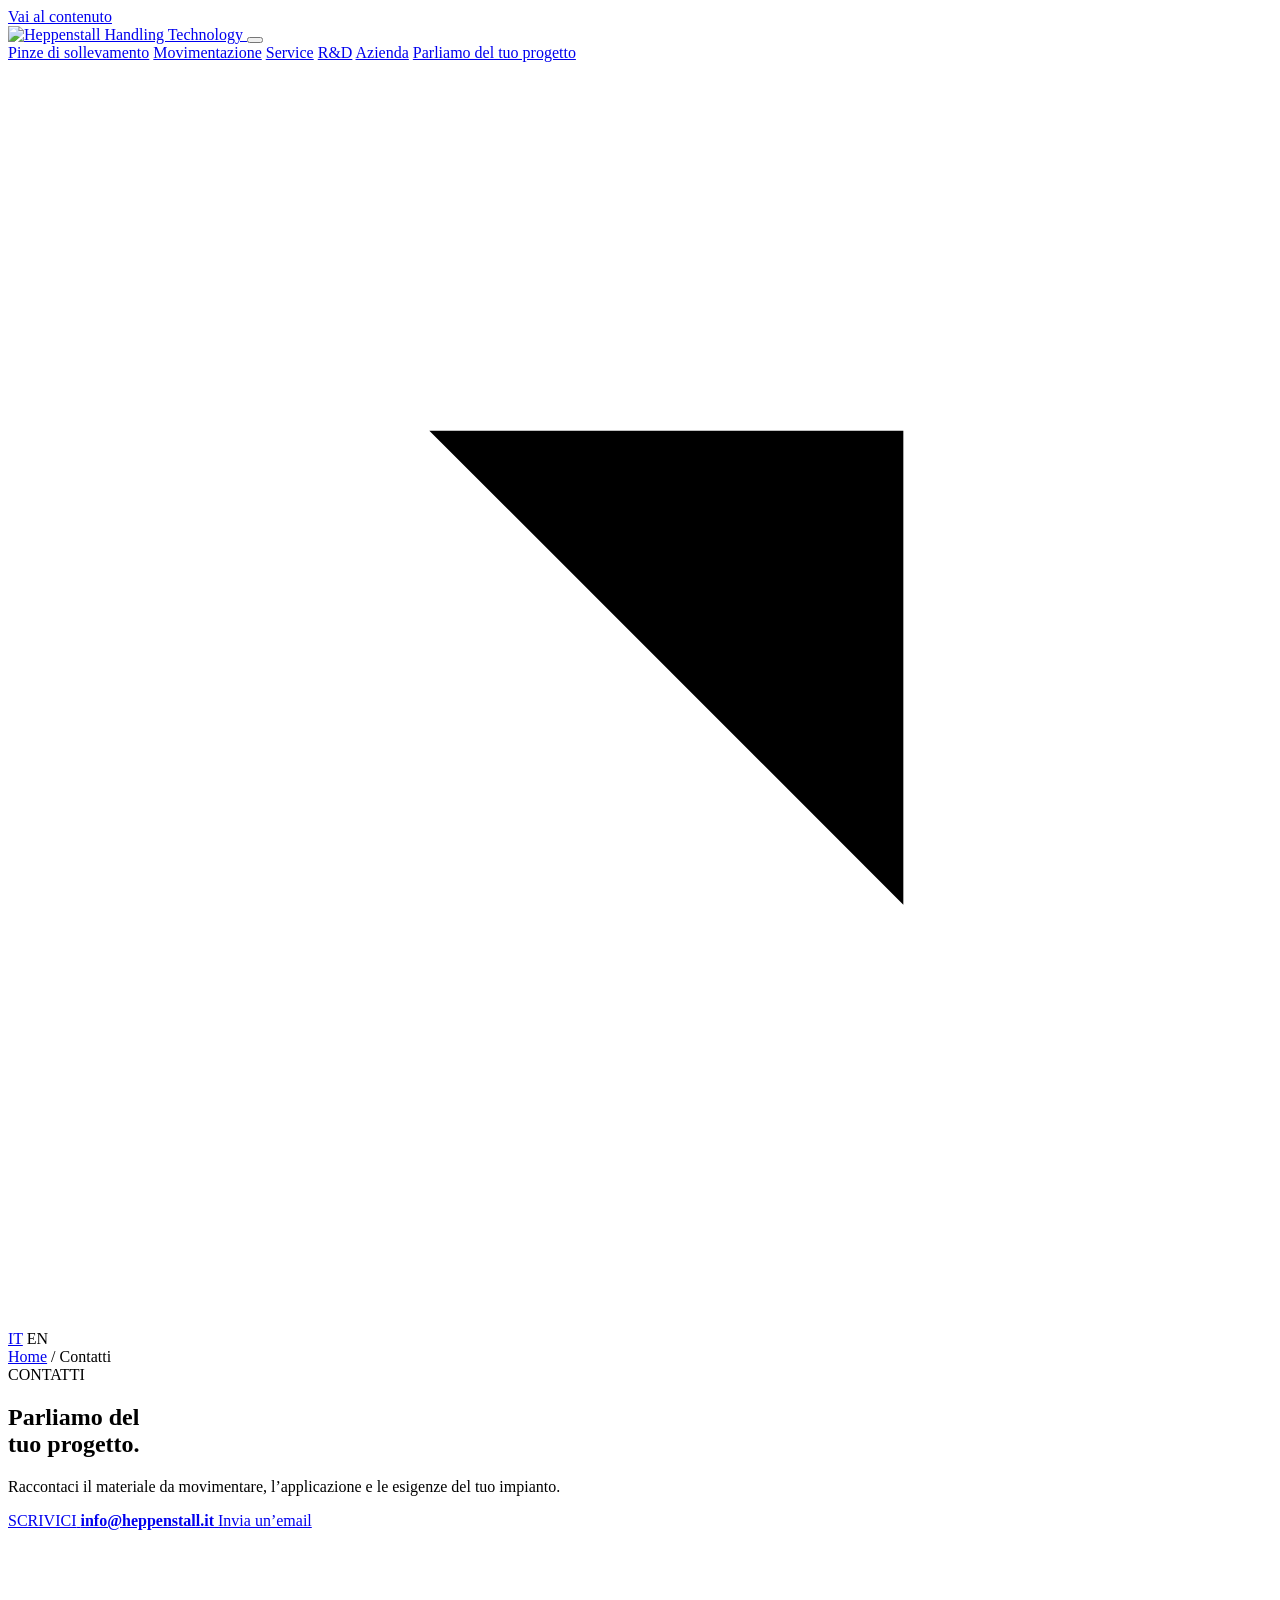
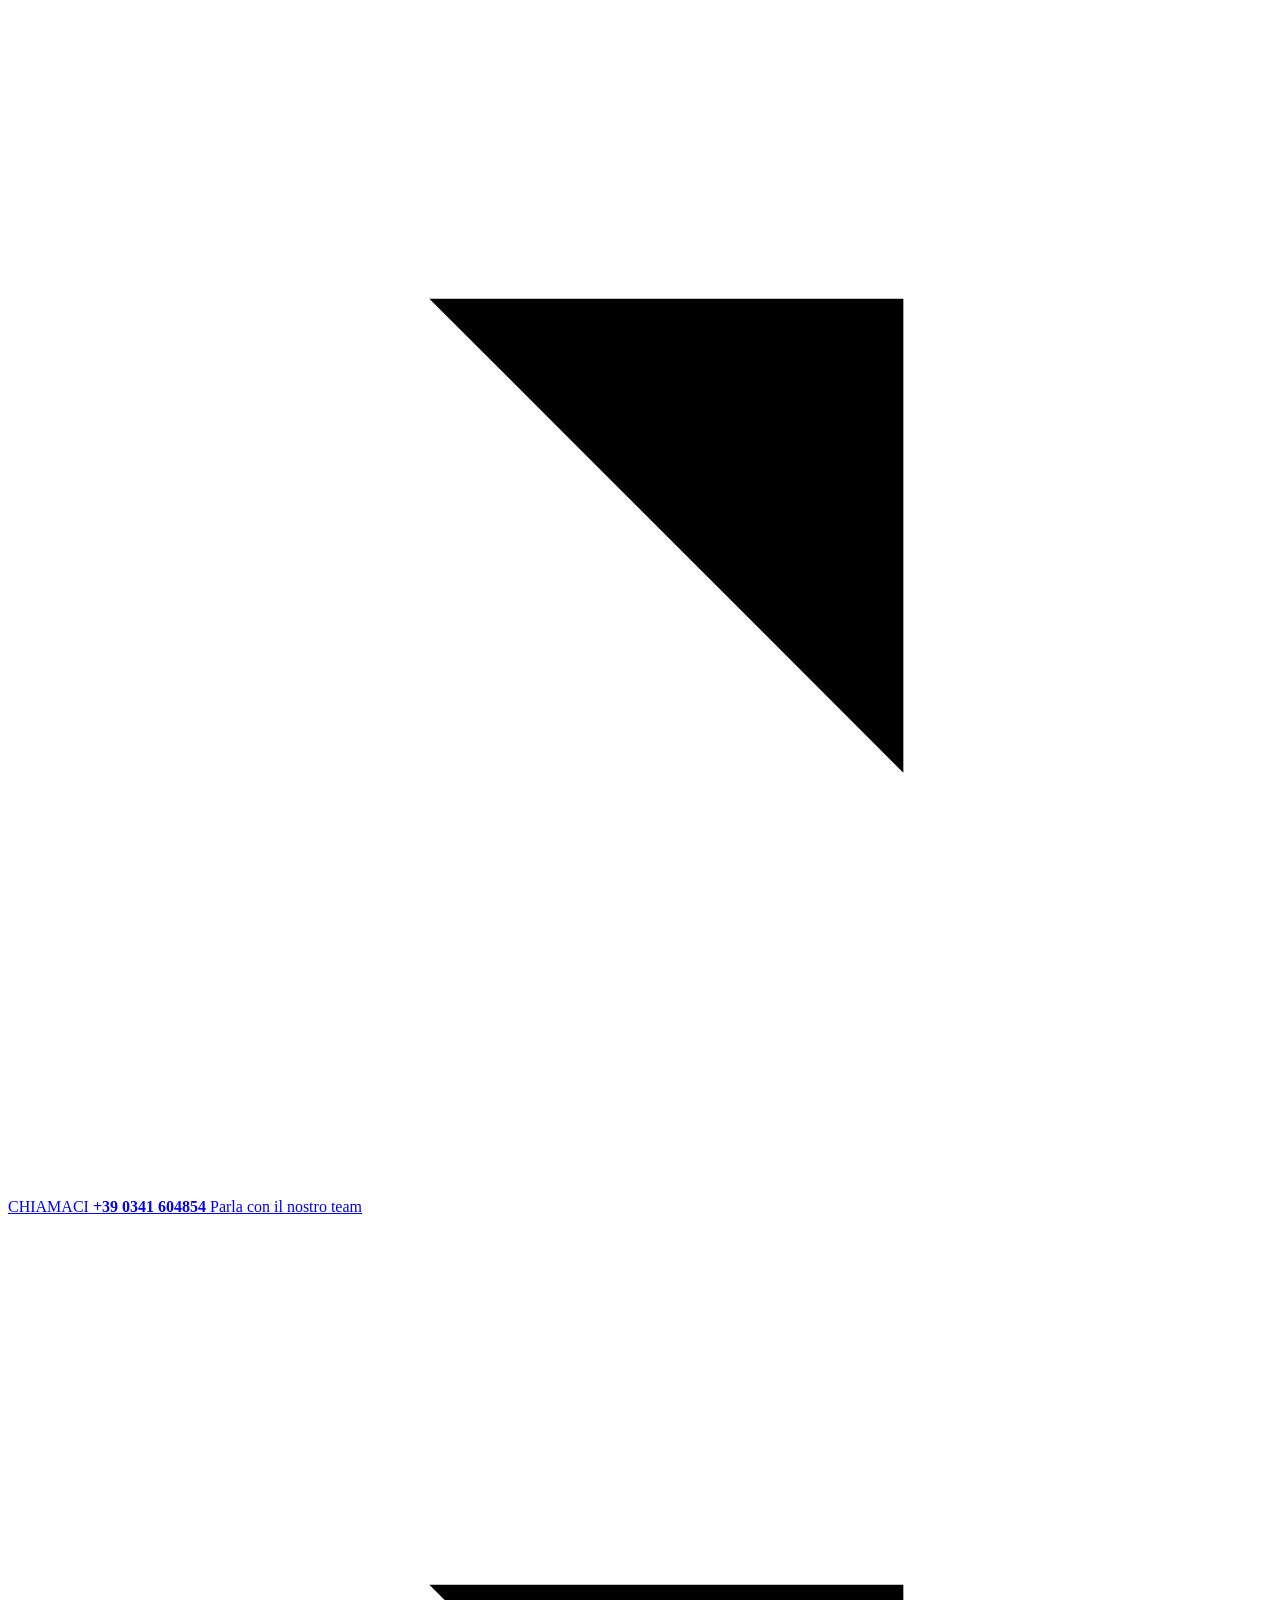
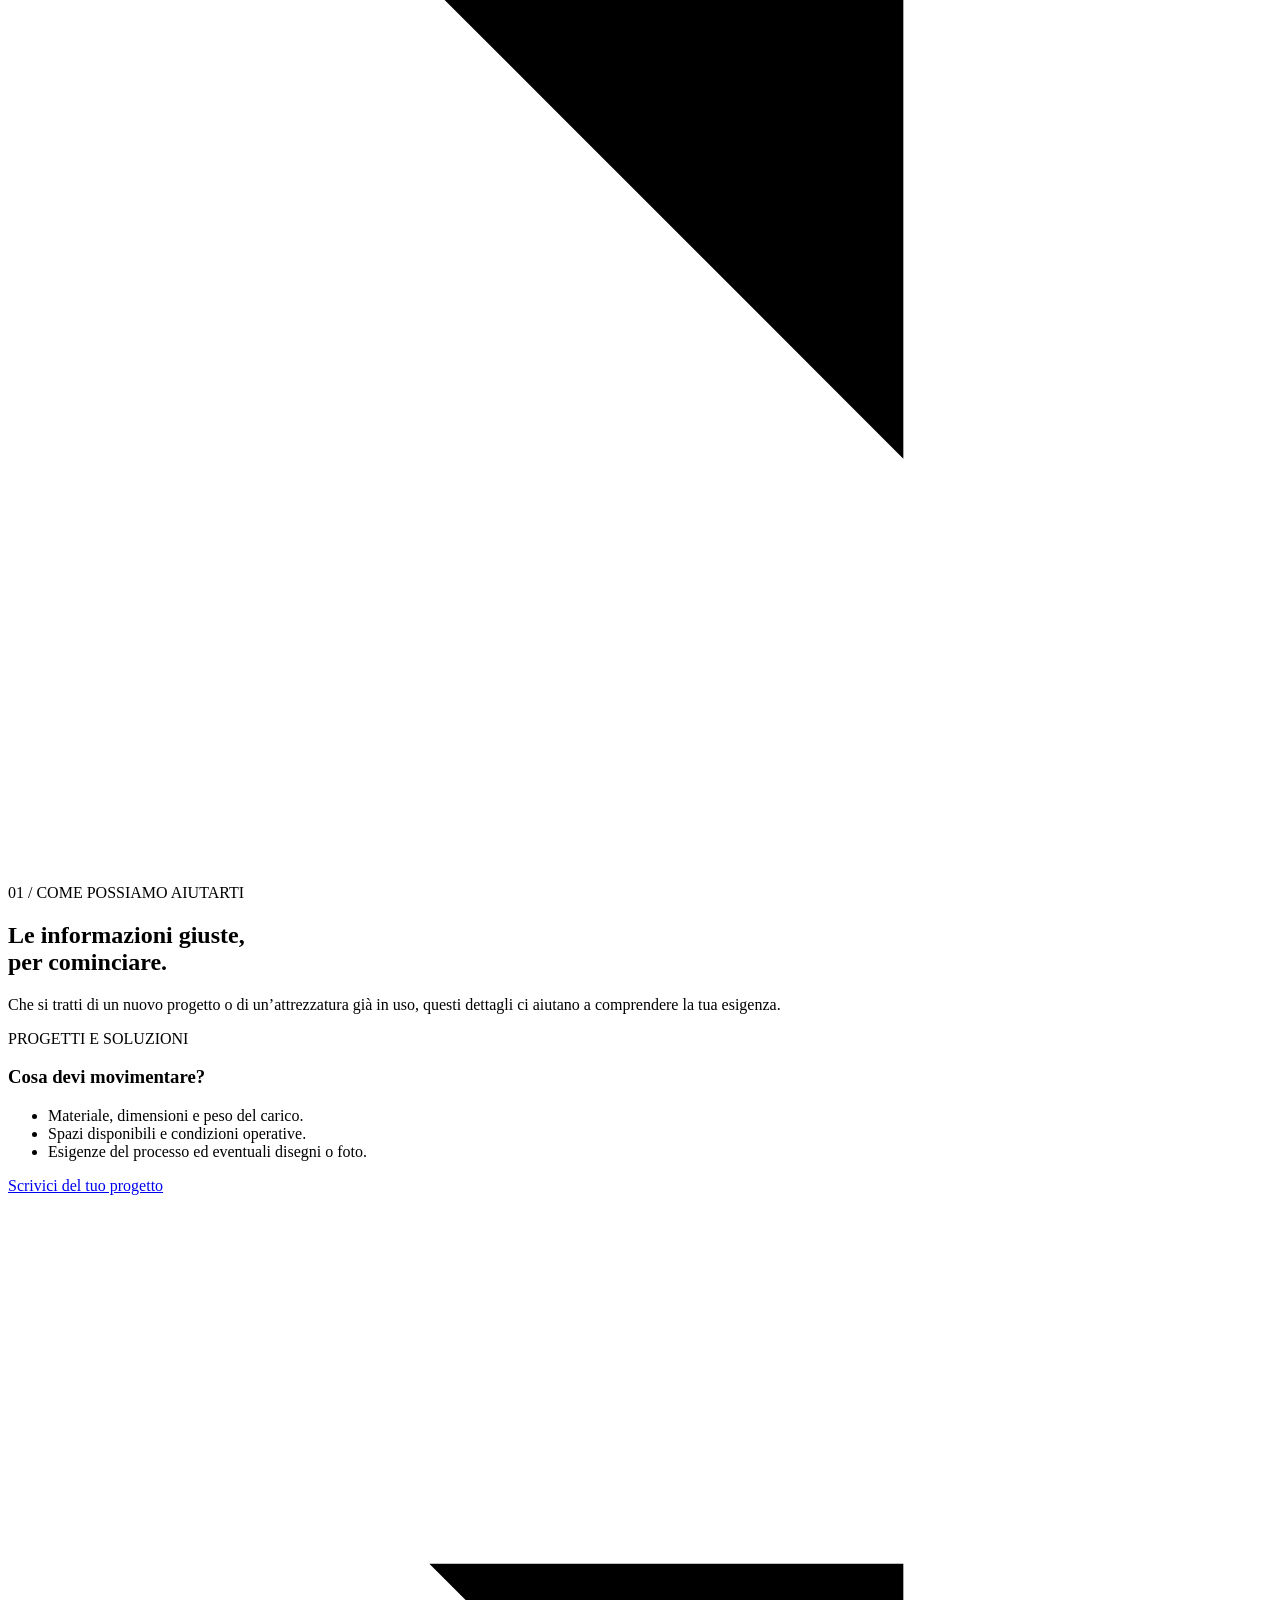
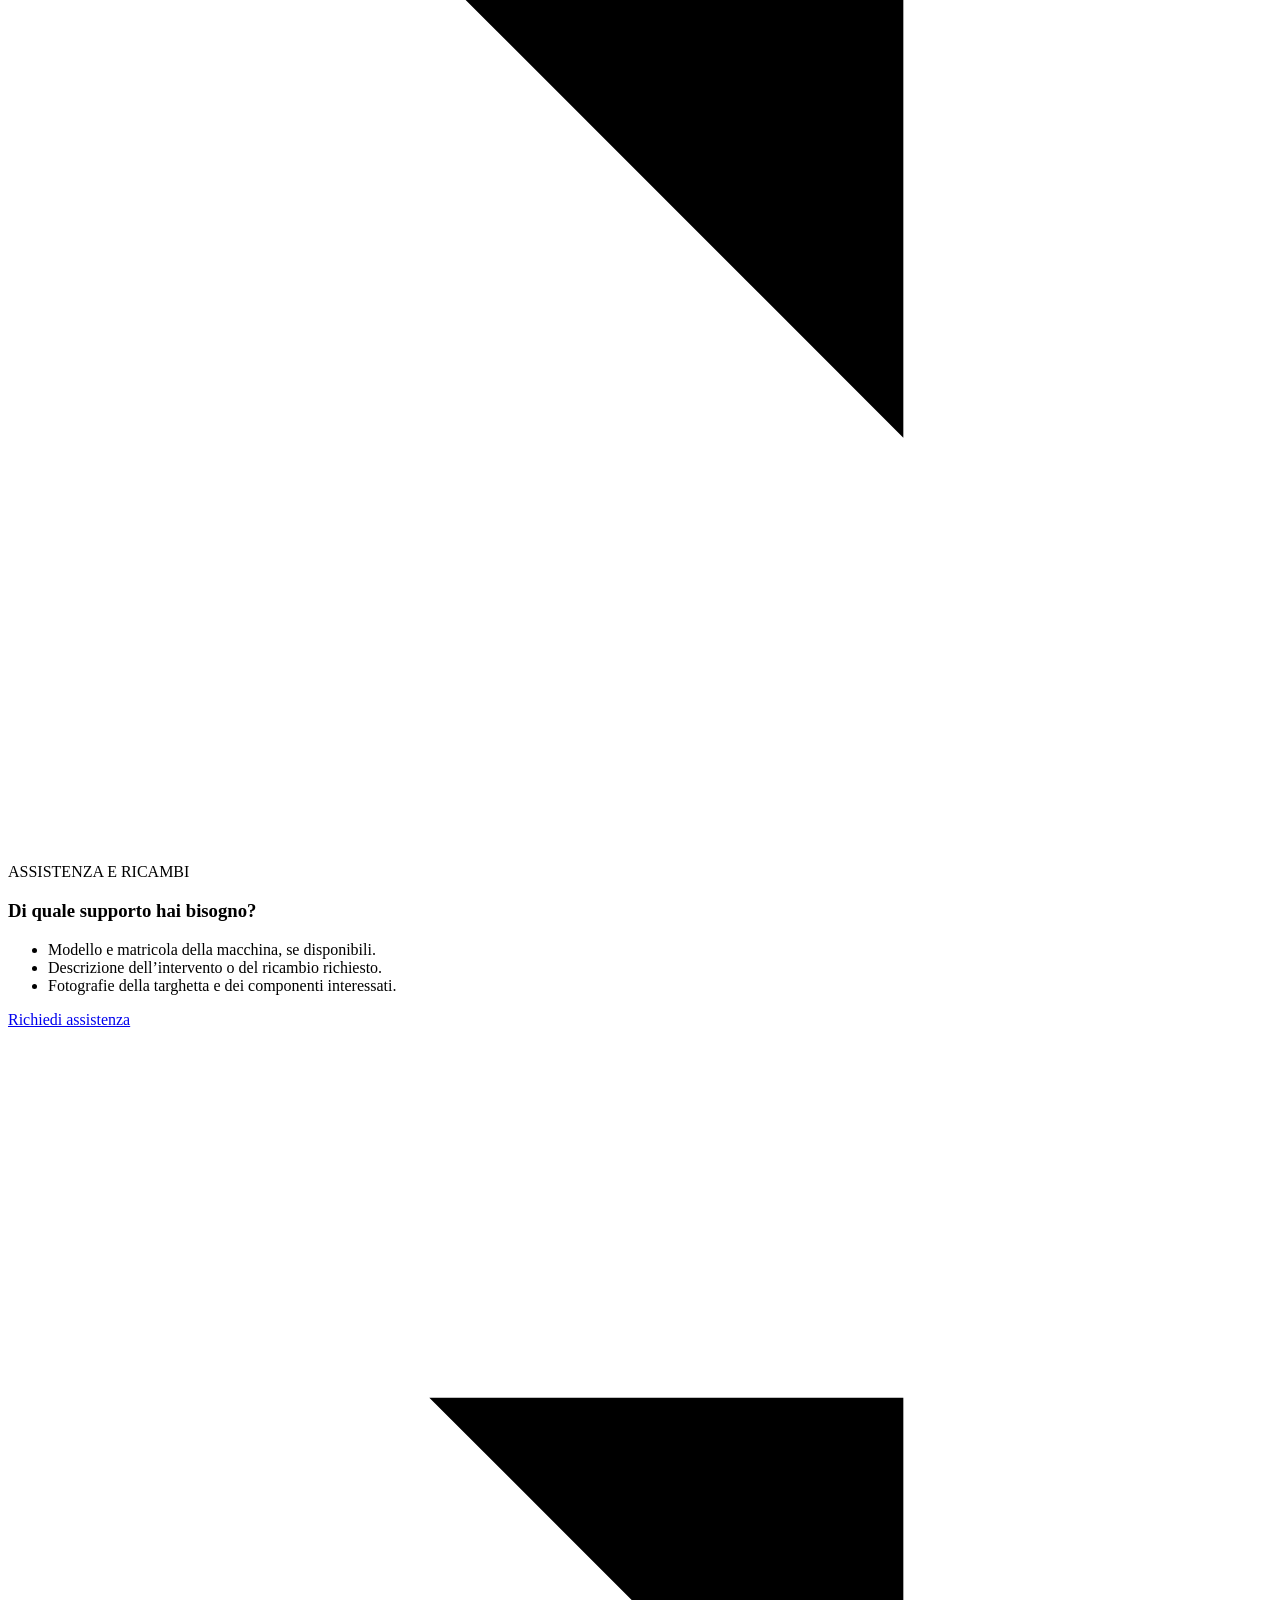
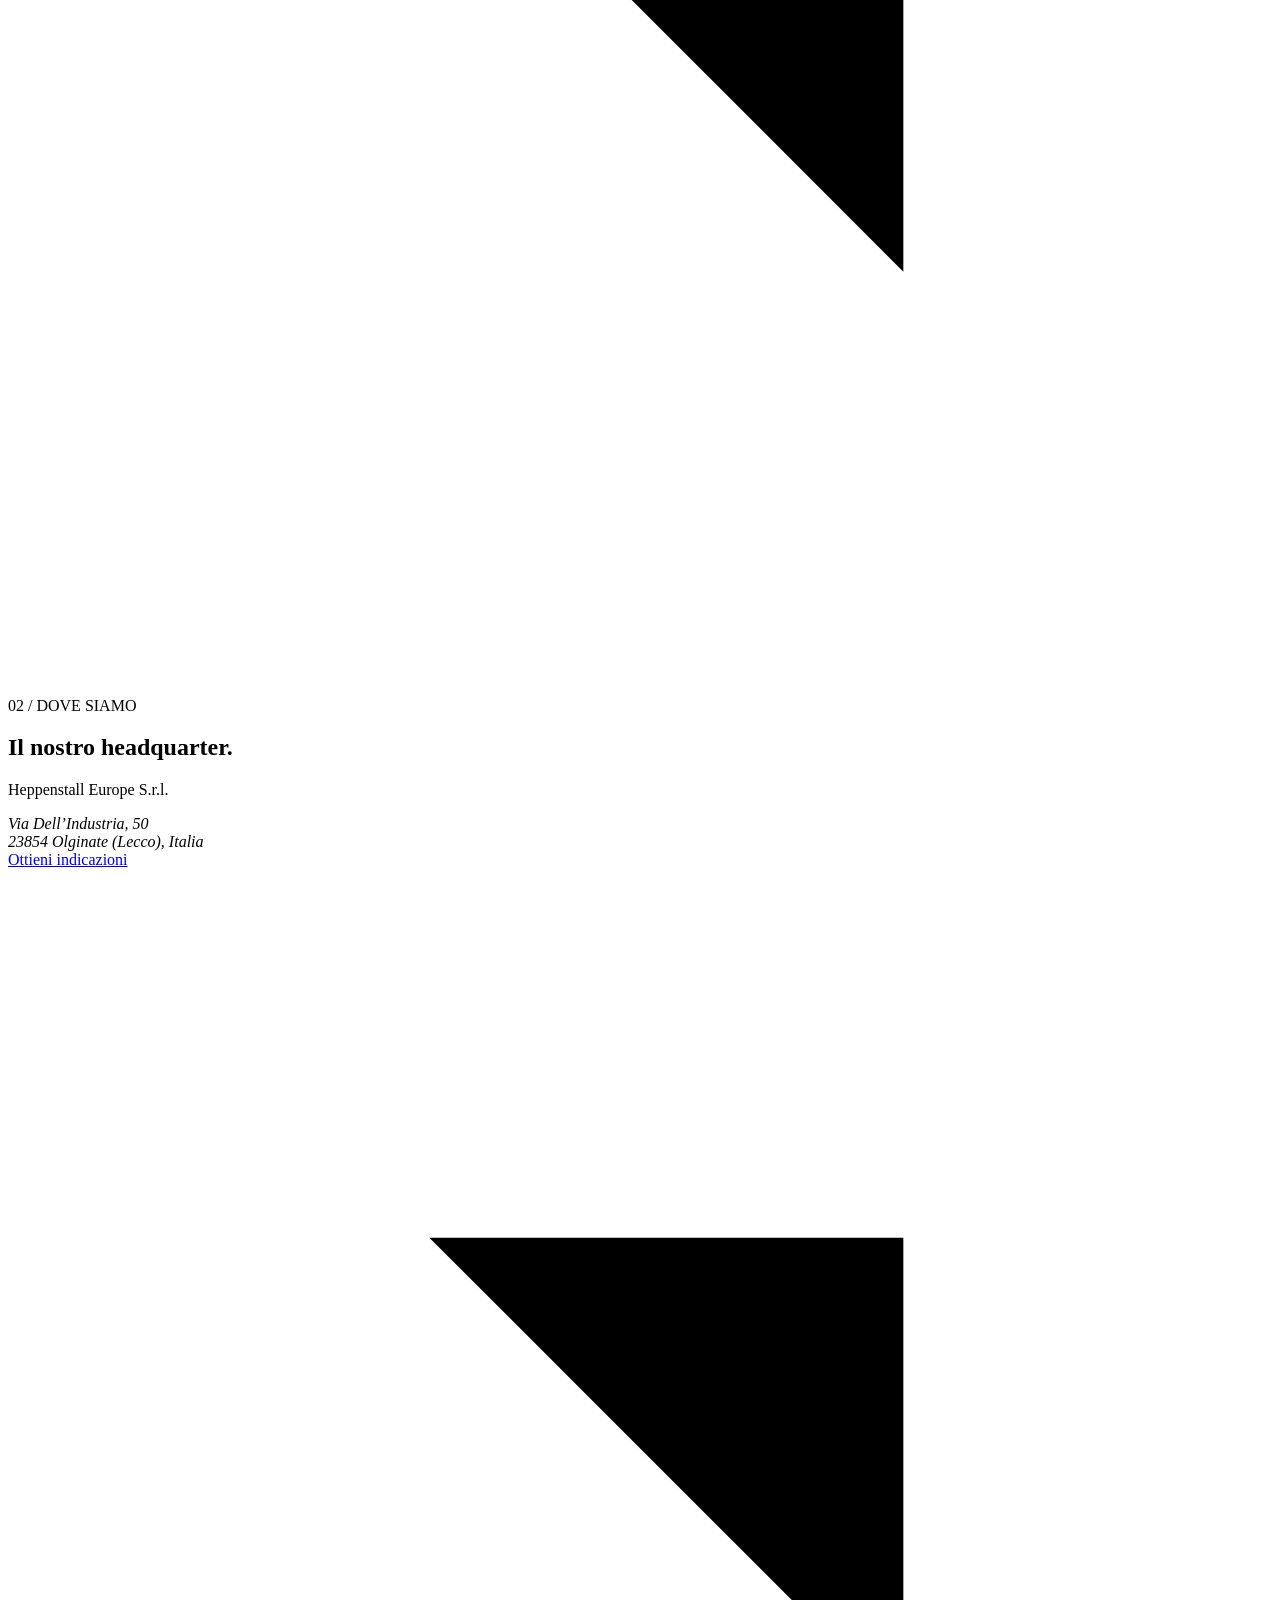
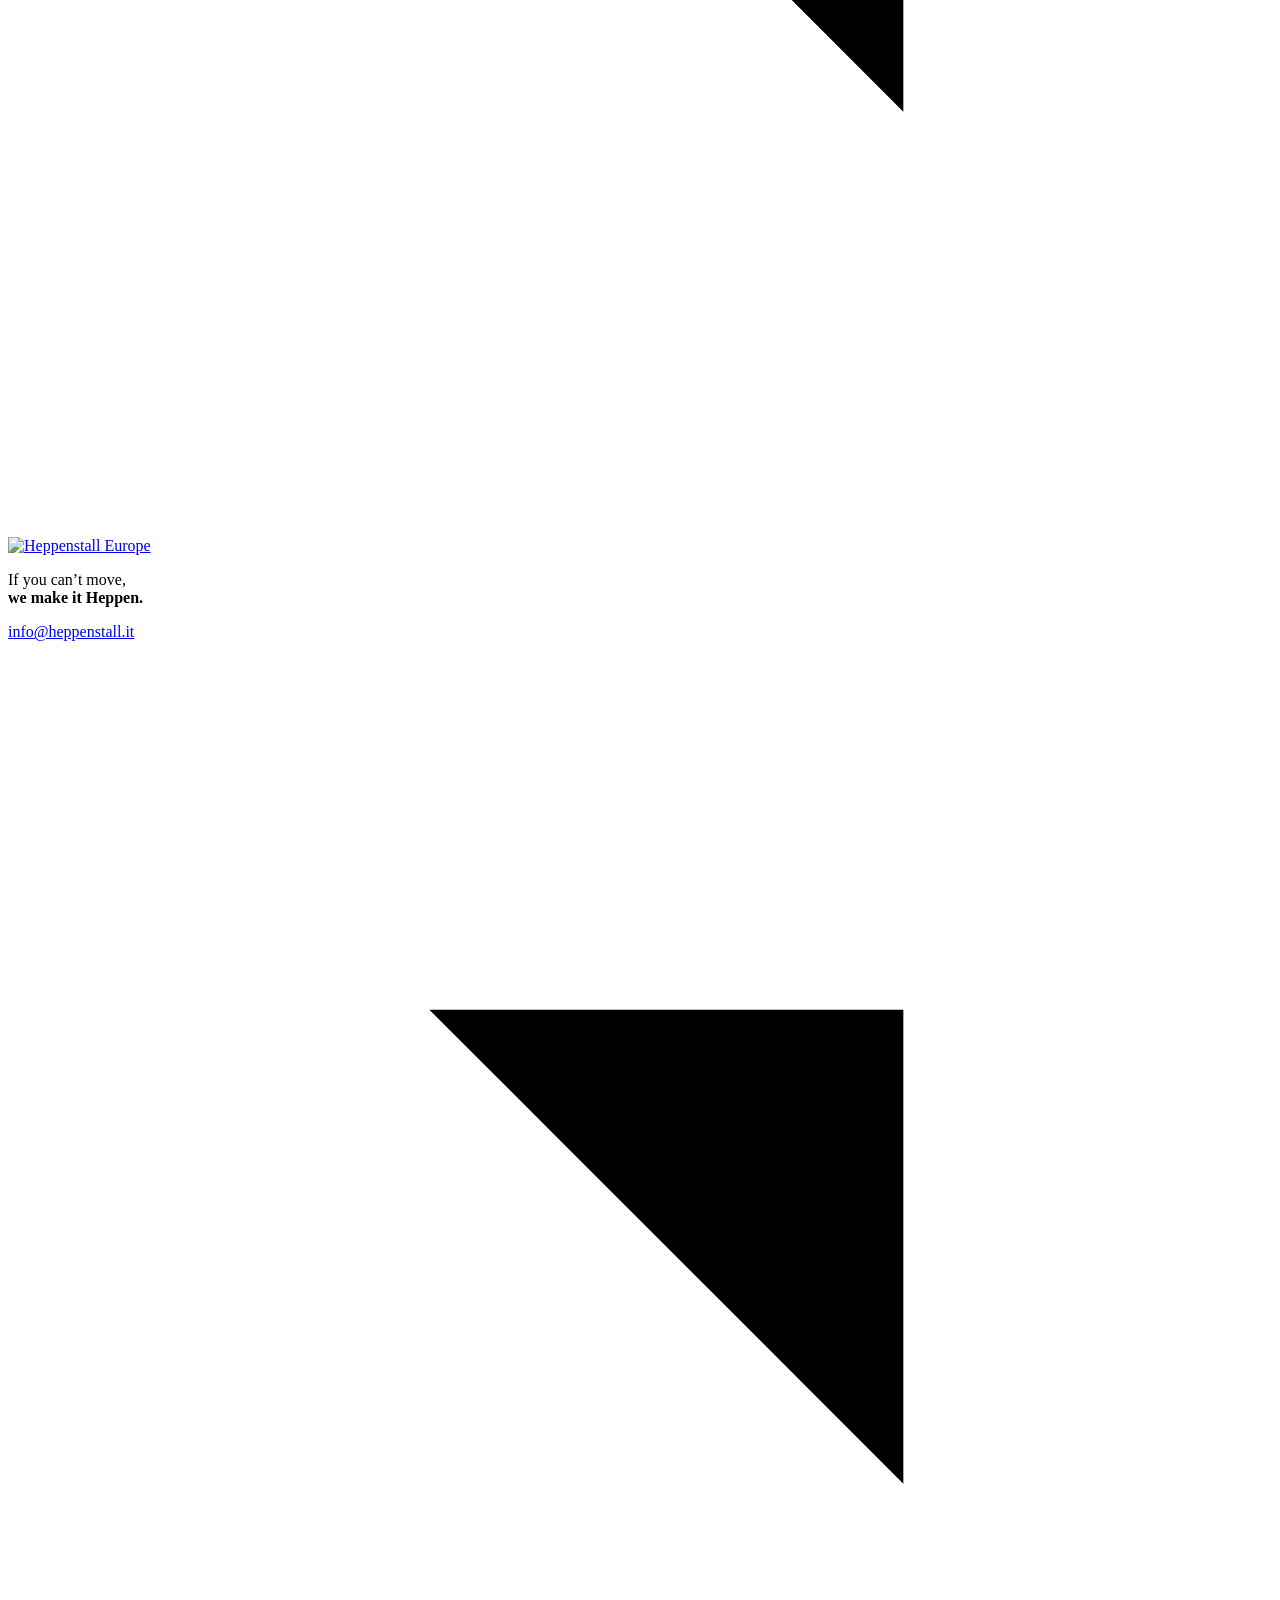
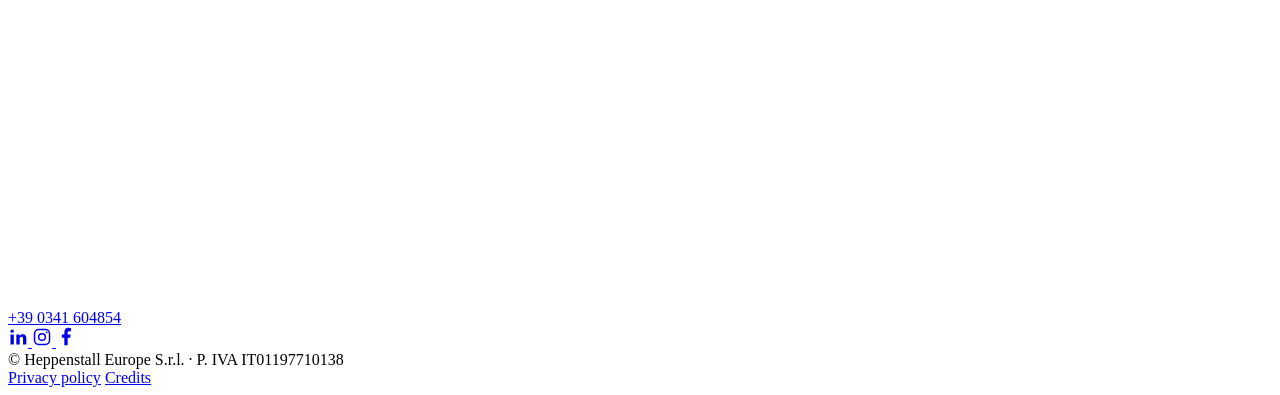
==== commit f7c0b2e1: "fix: replace text arrows with SVG icons" ====
--- a/contacts/index.html
+++ b/contacts/index.html
@@ -21,7 +21,7 @@
     <a href="/heppenstall-sito/service-revamping/">Service</a>
     <a href="/heppenstall-sito/research-development/">R&amp;D</a>
     <a href="/heppenstall-sito/who-we-are/">Azienda</a>
-    <a class="nav-contact" href="/heppenstall-sito/contacts/" aria-current="page">Parliamo del tuo progetto <span>↗</span></a>
+    <a class="nav-contact" href="/heppenstall-sito/contacts/" aria-current="page">Parliamo del tuo progetto <span><svg class="icon-arrow" viewBox="0 0 24 24" aria-hidden="true" focusable="false"><path d="M7 17 17 7M8 7h9v9"/></svg></span></a>
     <div class="language-switch" role="group" aria-label="Lingua">
       <a href="/heppenstall-sito/contacts/" lang="it" hreflang="it" aria-label="Italiano" aria-current="page">IT</a>
       <span lang="en" aria-disabled="true" aria-label="English: traduzione non ancora disponibile" title="Traduzione inglese non ancora disponibile">EN</span>
@@ -40,12 +40,12 @@
 <a href="mailto:info@heppenstall.it">
 <span>SCRIVICI</span>
 <strong>info@heppenstall.it</strong>
-<span>Invia un’email ↗</span>
+<span>Invia un’email <svg class="icon-arrow" viewBox="0 0 24 24" aria-hidden="true" focusable="false"><path d="M7 17 17 7M8 7h9v9"/></svg></span>
 </a>
 <a href="tel:+390341604854">
 <span>CHIAMACI</span>
 <strong>+39 0341 604854</strong>
-<span>Parla con il nostro team ↗</span>
+<span>Parla con il nostro team <svg class="icon-arrow" viewBox="0 0 24 24" aria-hidden="true" focusable="false"><path d="M7 17 17 7M8 7h9v9"/></svg></span>
 </a>
 </div>
 </section>
@@ -59,13 +59,13 @@
 <span class="eyebrow">PROGETTI E SOLUZIONI</span>
 <h3>Cosa devi movimentare?</h3>
 <ul><li>Materiale, dimensioni e peso del carico.</li><li>Spazi disponibili e condizioni operative.</li><li>Esigenze del processo ed eventuali disegni o foto.</li></ul>
-<a class="catalog-link" href="mailto:info@heppenstall.it?subject=Nuovo%20progetto%20-%20Heppenstall">Scrivici del tuo progetto ↗</a>
+<a class="catalog-link" href="mailto:info@heppenstall.it?subject=Nuovo%20progetto%20-%20Heppenstall">Scrivici del tuo progetto <svg class="icon-arrow" viewBox="0 0 24 24" aria-hidden="true" focusable="false"><path d="M7 17 17 7M8 7h9v9"/></svg></a>
 </article>
 <article>
 <span class="eyebrow">ASSISTENZA E RICAMBI</span>
 <h3>Di quale supporto hai bisogno?</h3>
 <ul><li>Modello e matricola della macchina, se disponibili.</li><li>Descrizione dell’intervento o del ricambio richiesto.</li><li>Fotografie della targhetta e dei componenti interessati.</li></ul>
-<a class="catalog-link" href="mailto:info@heppenstall.it?subject=Richiesta%20assistenza%20-%20Heppenstall">Richiedi assistenza ↗</a>
+<a class="catalog-link" href="mailto:info@heppenstall.it?subject=Richiesta%20assistenza%20-%20Heppenstall">Richiedi assistenza <svg class="icon-arrow" viewBox="0 0 24 24" aria-hidden="true" focusable="false"><path d="M7 17 17 7M8 7h9v9"/></svg></a>
 </article>
 </div>
 </section>
@@ -74,7 +74,7 @@
 <h2 id="company-contact-title">Il nostro headquarter.</h2>
 <p>Heppenstall Europe S.r.l.</p>
 <address class="headquarter-address">Via Dell’Industria, 50<br>23854 Olginate (Lecco), Italia</address>
-<a class="headquarter-directions" href="https://www.google.com/maps/search/?api=1&amp;query=Via%20Dell%27Industria%2050%2C%2023854%20Olginate%20LC%2C%20Italia" target="_blank" rel="noopener noreferrer">Ottieni indicazioni ↗</a>
+<a class="headquarter-directions" href="https://www.google.com/maps/search/?api=1&amp;query=Via%20Dell%27Industria%2050%2C%2023854%20Olginate%20LC%2C%20Italia" target="_blank" rel="noopener noreferrer">Ottieni indicazioni <svg class="icon-arrow" viewBox="0 0 24 24" aria-hidden="true" focusable="false"><path d="M7 17 17 7M8 7h9v9"/></svg></a>
 </section>
 </main>
 <footer>
@@ -92,7 +92,7 @@
           <strong>we make it Heppen.</strong>
         </p>
         <div>
-          <a href="mailto:info@heppenstall.it">info@heppenstall.it ↗</a>
+          <a href="mailto:info@heppenstall.it">info@heppenstall.it <svg class="icon-arrow" viewBox="0 0 24 24" aria-hidden="true" focusable="false"><path d="M7 17 17 7M8 7h9v9"/></svg></a>
           <a href="tel:+390341604854">+39 0341 604854</a>
           <div class="footer-socials">
             <a href="https://www.linkedin.com/company/heppenstall-europe-srl/" target="_blank" rel="noopener noreferrer" aria-label="LinkedIn" title="LinkedIn">
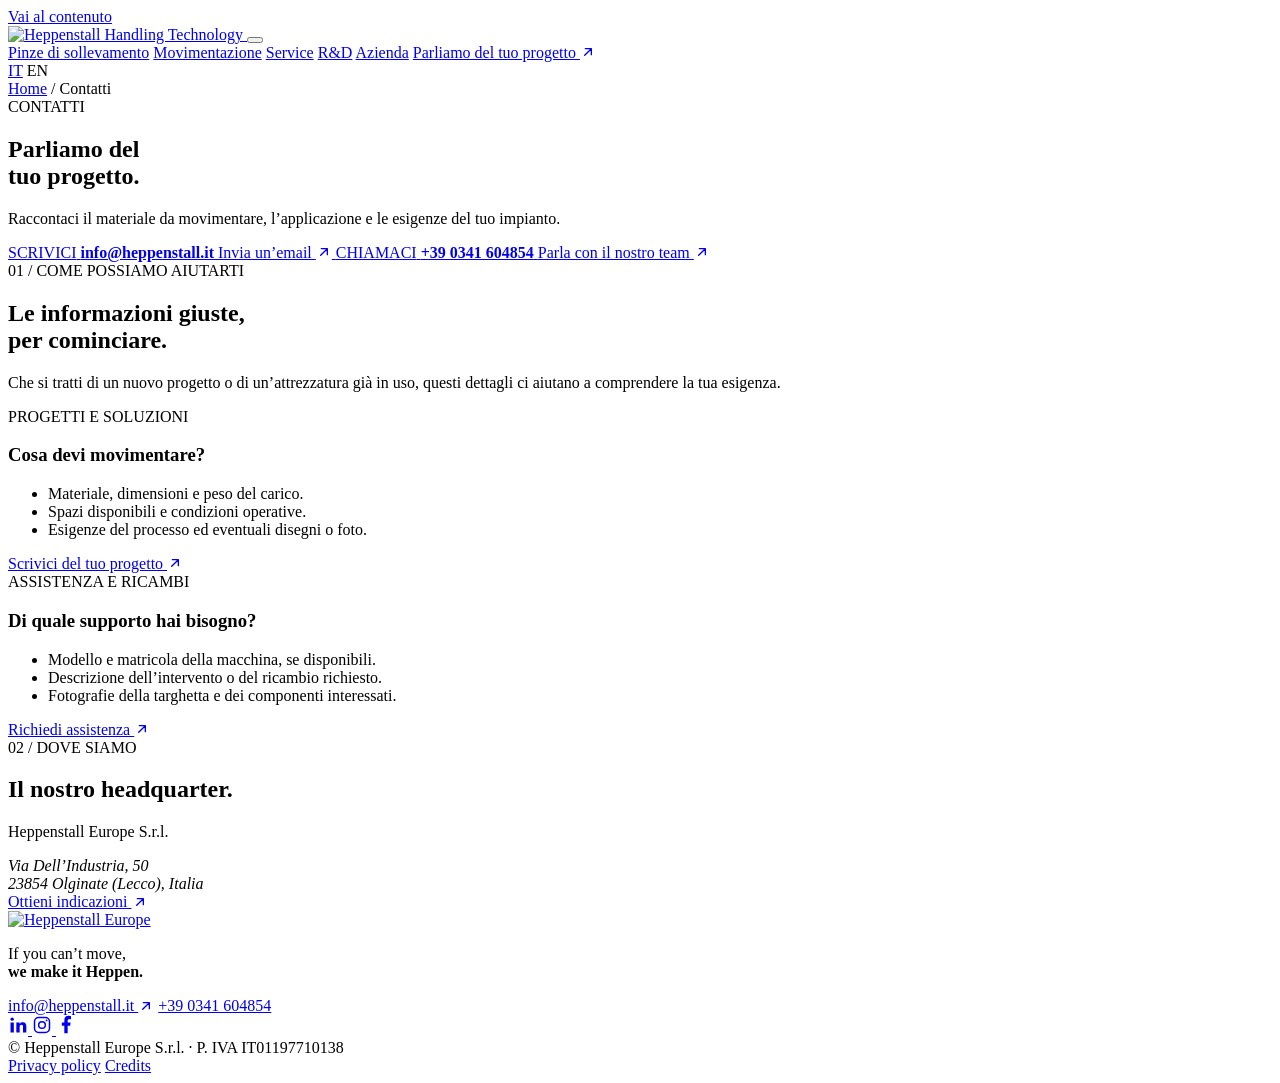
==== commit a801b320: "fix: render arrow icons without stylesheet dependency" ====
--- a/contacts/index.html
+++ b/contacts/index.html
@@ -21,7 +21,7 @@
     <a href="/heppenstall-sito/service-revamping/">Service</a>
     <a href="/heppenstall-sito/research-development/">R&amp;D</a>
     <a href="/heppenstall-sito/who-we-are/">Azienda</a>
-    <a class="nav-contact" href="/heppenstall-sito/contacts/" aria-current="page">Parliamo del tuo progetto <span><svg class="icon-arrow" viewBox="0 0 24 24" aria-hidden="true" focusable="false"><path d="M7 17 17 7M8 7h9v9"/></svg></span></a>
+    <a class="nav-contact" href="/heppenstall-sito/contacts/" aria-current="page">Parliamo del tuo progetto <span><svg class="icon-arrow" width="1em" height="1em" fill="none" stroke="currentColor" stroke-width="2" stroke-linecap="round" stroke-linejoin="round" style="display:inline-block;vertical-align:-.15em" viewBox="0 0 24 24" aria-hidden="true" focusable="false"><path d="M7 17 17 7M8 7h9v9"/></svg></span></a>
     <div class="language-switch" role="group" aria-label="Lingua">
       <a href="/heppenstall-sito/contacts/" lang="it" hreflang="it" aria-label="Italiano" aria-current="page">IT</a>
       <span lang="en" aria-disabled="true" aria-label="English: traduzione non ancora disponibile" title="Traduzione inglese non ancora disponibile">EN</span>
@@ -40,12 +40,12 @@
 <a href="mailto:info@heppenstall.it">
 <span>SCRIVICI</span>
 <strong>info@heppenstall.it</strong>
-<span>Invia un’email <svg class="icon-arrow" viewBox="0 0 24 24" aria-hidden="true" focusable="false"><path d="M7 17 17 7M8 7h9v9"/></svg></span>
+<span>Invia un’email <svg class="icon-arrow" width="1em" height="1em" fill="none" stroke="currentColor" stroke-width="2" stroke-linecap="round" stroke-linejoin="round" style="display:inline-block;vertical-align:-.15em" viewBox="0 0 24 24" aria-hidden="true" focusable="false"><path d="M7 17 17 7M8 7h9v9"/></svg></span>
 </a>
 <a href="tel:+390341604854">
 <span>CHIAMACI</span>
 <strong>+39 0341 604854</strong>
-<span>Parla con il nostro team <svg class="icon-arrow" viewBox="0 0 24 24" aria-hidden="true" focusable="false"><path d="M7 17 17 7M8 7h9v9"/></svg></span>
+<span>Parla con il nostro team <svg class="icon-arrow" width="1em" height="1em" fill="none" stroke="currentColor" stroke-width="2" stroke-linecap="round" stroke-linejoin="round" style="display:inline-block;vertical-align:-.15em" viewBox="0 0 24 24" aria-hidden="true" focusable="false"><path d="M7 17 17 7M8 7h9v9"/></svg></span>
 </a>
 </div>
 </section>
@@ -59,13 +59,13 @@
 <span class="eyebrow">PROGETTI E SOLUZIONI</span>
 <h3>Cosa devi movimentare?</h3>
 <ul><li>Materiale, dimensioni e peso del carico.</li><li>Spazi disponibili e condizioni operative.</li><li>Esigenze del processo ed eventuali disegni o foto.</li></ul>
-<a class="catalog-link" href="mailto:info@heppenstall.it?subject=Nuovo%20progetto%20-%20Heppenstall">Scrivici del tuo progetto <svg class="icon-arrow" viewBox="0 0 24 24" aria-hidden="true" focusable="false"><path d="M7 17 17 7M8 7h9v9"/></svg></a>
+<a class="catalog-link" href="mailto:info@heppenstall.it?subject=Nuovo%20progetto%20-%20Heppenstall">Scrivici del tuo progetto <svg class="icon-arrow" width="1em" height="1em" fill="none" stroke="currentColor" stroke-width="2" stroke-linecap="round" stroke-linejoin="round" style="display:inline-block;vertical-align:-.15em" viewBox="0 0 24 24" aria-hidden="true" focusable="false"><path d="M7 17 17 7M8 7h9v9"/></svg></a>
 </article>
 <article>
 <span class="eyebrow">ASSISTENZA E RICAMBI</span>
 <h3>Di quale supporto hai bisogno?</h3>
 <ul><li>Modello e matricola della macchina, se disponibili.</li><li>Descrizione dell’intervento o del ricambio richiesto.</li><li>Fotografie della targhetta e dei componenti interessati.</li></ul>
-<a class="catalog-link" href="mailto:info@heppenstall.it?subject=Richiesta%20assistenza%20-%20Heppenstall">Richiedi assistenza <svg class="icon-arrow" viewBox="0 0 24 24" aria-hidden="true" focusable="false"><path d="M7 17 17 7M8 7h9v9"/></svg></a>
+<a class="catalog-link" href="mailto:info@heppenstall.it?subject=Richiesta%20assistenza%20-%20Heppenstall">Richiedi assistenza <svg class="icon-arrow" width="1em" height="1em" fill="none" stroke="currentColor" stroke-width="2" stroke-linecap="round" stroke-linejoin="round" style="display:inline-block;vertical-align:-.15em" viewBox="0 0 24 24" aria-hidden="true" focusable="false"><path d="M7 17 17 7M8 7h9v9"/></svg></a>
 </article>
 </div>
 </section>
@@ -74,7 +74,7 @@
 <h2 id="company-contact-title">Il nostro headquarter.</h2>
 <p>Heppenstall Europe S.r.l.</p>
 <address class="headquarter-address">Via Dell’Industria, 50<br>23854 Olginate (Lecco), Italia</address>
-<a class="headquarter-directions" href="https://www.google.com/maps/search/?api=1&amp;query=Via%20Dell%27Industria%2050%2C%2023854%20Olginate%20LC%2C%20Italia" target="_blank" rel="noopener noreferrer">Ottieni indicazioni <svg class="icon-arrow" viewBox="0 0 24 24" aria-hidden="true" focusable="false"><path d="M7 17 17 7M8 7h9v9"/></svg></a>
+<a class="headquarter-directions" href="https://www.google.com/maps/search/?api=1&amp;query=Via%20Dell%27Industria%2050%2C%2023854%20Olginate%20LC%2C%20Italia" target="_blank" rel="noopener noreferrer">Ottieni indicazioni <svg class="icon-arrow" width="1em" height="1em" fill="none" stroke="currentColor" stroke-width="2" stroke-linecap="round" stroke-linejoin="round" style="display:inline-block;vertical-align:-.15em" viewBox="0 0 24 24" aria-hidden="true" focusable="false"><path d="M7 17 17 7M8 7h9v9"/></svg></a>
 </section>
 </main>
 <footer>
@@ -92,7 +92,7 @@
           <strong>we make it Heppen.</strong>
         </p>
         <div>
-          <a href="mailto:info@heppenstall.it">info@heppenstall.it <svg class="icon-arrow" viewBox="0 0 24 24" aria-hidden="true" focusable="false"><path d="M7 17 17 7M8 7h9v9"/></svg></a>
+          <a href="mailto:info@heppenstall.it">info@heppenstall.it <svg class="icon-arrow" width="1em" height="1em" fill="none" stroke="currentColor" stroke-width="2" stroke-linecap="round" stroke-linejoin="round" style="display:inline-block;vertical-align:-.15em" viewBox="0 0 24 24" aria-hidden="true" focusable="false"><path d="M7 17 17 7M8 7h9v9"/></svg></a>
           <a href="tel:+390341604854">+39 0341 604854</a>
           <div class="footer-socials">
             <a href="https://www.linkedin.com/company/heppenstall-europe-srl/" target="_blank" rel="noopener noreferrer" aria-label="LinkedIn" title="LinkedIn">
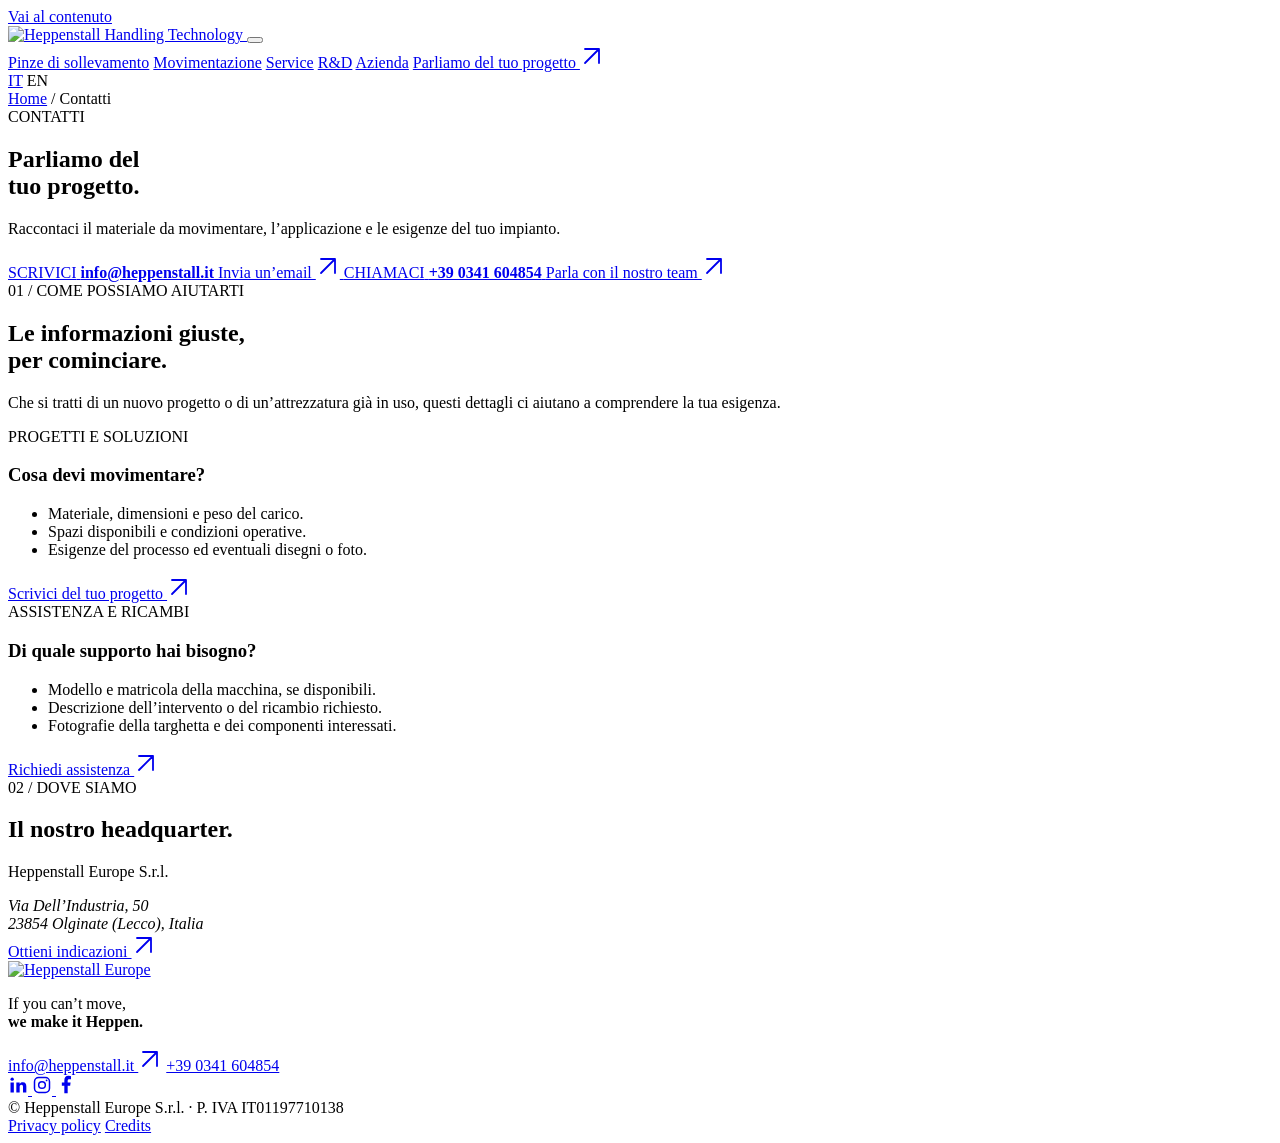
==== commit 0c05e2f5: "feat: created arrows icon svg and replaced old unicode" ====
--- a/contacts/index.html
+++ b/contacts/index.html
@@ -21,7 +21,7 @@
     <a href="/heppenstall-sito/service-revamping/">Service</a>
     <a href="/heppenstall-sito/research-development/">R&amp;D</a>
     <a href="/heppenstall-sito/who-we-are/">Azienda</a>
-    <a class="nav-contact" href="/heppenstall-sito/contacts/" aria-current="page">Parliamo del tuo progetto <span><svg class="icon-arrow" width="1em" height="1em" fill="none" stroke="currentColor" stroke-width="2" stroke-linecap="round" stroke-linejoin="round" style="display:inline-block;vertical-align:-.15em" viewBox="0 0 24 24" aria-hidden="true" focusable="false"><path d="M7 17 17 7M8 7h9v9"/></svg></span></a>
+    <a class="nav-contact" href="/heppenstall-sito/contacts/" aria-current="page">Parliamo del tuo progetto <span><svg class="icon-arrow" width="24" height="24" aria-hidden="true" focusable="false"><use href="../assets/icons.svg#arrow-up-right"></use></svg></span></a>
     <div class="language-switch" role="group" aria-label="Lingua">
       <a href="/heppenstall-sito/contacts/" lang="it" hreflang="it" aria-label="Italiano" aria-current="page">IT</a>
       <span lang="en" aria-disabled="true" aria-label="English: traduzione non ancora disponibile" title="Traduzione inglese non ancora disponibile">EN</span>
@@ -40,12 +40,12 @@
 <a href="mailto:info@heppenstall.it">
 <span>SCRIVICI</span>
 <strong>info@heppenstall.it</strong>
-<span>Invia un’email <svg class="icon-arrow" width="1em" height="1em" fill="none" stroke="currentColor" stroke-width="2" stroke-linecap="round" stroke-linejoin="round" style="display:inline-block;vertical-align:-.15em" viewBox="0 0 24 24" aria-hidden="true" focusable="false"><path d="M7 17 17 7M8 7h9v9"/></svg></span>
+<span>Invia un’email <svg class="icon-arrow" width="24" height="24" aria-hidden="true" focusable="false"><use href="../assets/icons.svg#arrow-up-right"></use></svg></span>
 </a>
 <a href="tel:+390341604854">
 <span>CHIAMACI</span>
 <strong>+39 0341 604854</strong>
-<span>Parla con il nostro team <svg class="icon-arrow" width="1em" height="1em" fill="none" stroke="currentColor" stroke-width="2" stroke-linecap="round" stroke-linejoin="round" style="display:inline-block;vertical-align:-.15em" viewBox="0 0 24 24" aria-hidden="true" focusable="false"><path d="M7 17 17 7M8 7h9v9"/></svg></span>
+<span>Parla con il nostro team <svg class="icon-arrow" width="24" height="24" aria-hidden="true" focusable="false"><use href="../assets/icons.svg#arrow-up-right"></use></svg></span>
 </a>
 </div>
 </section>
@@ -59,13 +59,13 @@
 <span class="eyebrow">PROGETTI E SOLUZIONI</span>
 <h3>Cosa devi movimentare?</h3>
 <ul><li>Materiale, dimensioni e peso del carico.</li><li>Spazi disponibili e condizioni operative.</li><li>Esigenze del processo ed eventuali disegni o foto.</li></ul>
-<a class="catalog-link" href="mailto:info@heppenstall.it?subject=Nuovo%20progetto%20-%20Heppenstall">Scrivici del tuo progetto <svg class="icon-arrow" width="1em" height="1em" fill="none" stroke="currentColor" stroke-width="2" stroke-linecap="round" stroke-linejoin="round" style="display:inline-block;vertical-align:-.15em" viewBox="0 0 24 24" aria-hidden="true" focusable="false"><path d="M7 17 17 7M8 7h9v9"/></svg></a>
+<a class="catalog-link" href="mailto:info@heppenstall.it?subject=Nuovo%20progetto%20-%20Heppenstall">Scrivici del tuo progetto <svg class="icon-arrow" width="24" height="24" aria-hidden="true" focusable="false"><use href="../assets/icons.svg#arrow-up-right"></use></svg></a>
 </article>
 <article>
 <span class="eyebrow">ASSISTENZA E RICAMBI</span>
 <h3>Di quale supporto hai bisogno?</h3>
 <ul><li>Modello e matricola della macchina, se disponibili.</li><li>Descrizione dell’intervento o del ricambio richiesto.</li><li>Fotografie della targhetta e dei componenti interessati.</li></ul>
-<a class="catalog-link" href="mailto:info@heppenstall.it?subject=Richiesta%20assistenza%20-%20Heppenstall">Richiedi assistenza <svg class="icon-arrow" width="1em" height="1em" fill="none" stroke="currentColor" stroke-width="2" stroke-linecap="round" stroke-linejoin="round" style="display:inline-block;vertical-align:-.15em" viewBox="0 0 24 24" aria-hidden="true" focusable="false"><path d="M7 17 17 7M8 7h9v9"/></svg></a>
+<a class="catalog-link" href="mailto:info@heppenstall.it?subject=Richiesta%20assistenza%20-%20Heppenstall">Richiedi assistenza <svg class="icon-arrow" width="24" height="24" aria-hidden="true" focusable="false"><use href="../assets/icons.svg#arrow-up-right"></use></svg></a>
 </article>
 </div>
 </section>
@@ -74,7 +74,7 @@
 <h2 id="company-contact-title">Il nostro headquarter.</h2>
 <p>Heppenstall Europe S.r.l.</p>
 <address class="headquarter-address">Via Dell’Industria, 50<br>23854 Olginate (Lecco), Italia</address>
-<a class="headquarter-directions" href="https://www.google.com/maps/search/?api=1&amp;query=Via%20Dell%27Industria%2050%2C%2023854%20Olginate%20LC%2C%20Italia" target="_blank" rel="noopener noreferrer">Ottieni indicazioni <svg class="icon-arrow" width="1em" height="1em" fill="none" stroke="currentColor" stroke-width="2" stroke-linecap="round" stroke-linejoin="round" style="display:inline-block;vertical-align:-.15em" viewBox="0 0 24 24" aria-hidden="true" focusable="false"><path d="M7 17 17 7M8 7h9v9"/></svg></a>
+<a class="headquarter-directions" href="https://www.google.com/maps/search/?api=1&amp;query=Via%20Dell%27Industria%2050%2C%2023854%20Olginate%20LC%2C%20Italia" target="_blank" rel="noopener noreferrer">Ottieni indicazioni <svg class="icon-arrow" width="24" height="24" aria-hidden="true" focusable="false"><use href="../assets/icons.svg#arrow-up-right"></use></svg></a>
 </section>
 </main>
 <footer>
@@ -92,7 +92,7 @@
           <strong>we make it Heppen.</strong>
         </p>
         <div>
-          <a href="mailto:info@heppenstall.it">info@heppenstall.it <svg class="icon-arrow" width="1em" height="1em" fill="none" stroke="currentColor" stroke-width="2" stroke-linecap="round" stroke-linejoin="round" style="display:inline-block;vertical-align:-.15em" viewBox="0 0 24 24" aria-hidden="true" focusable="false"><path d="M7 17 17 7M8 7h9v9"/></svg></a>
+          <a href="mailto:info@heppenstall.it">info@heppenstall.it <svg class="icon-arrow" width="24" height="24" aria-hidden="true" focusable="false"><use href="../assets/icons.svg#arrow-up-right"></use></svg></a>
           <a href="tel:+390341604854">+39 0341 604854</a>
           <div class="footer-socials">
             <a href="https://www.linkedin.com/company/heppenstall-europe-srl/" target="_blank" rel="noopener noreferrer" aria-label="LinkedIn" title="LinkedIn">
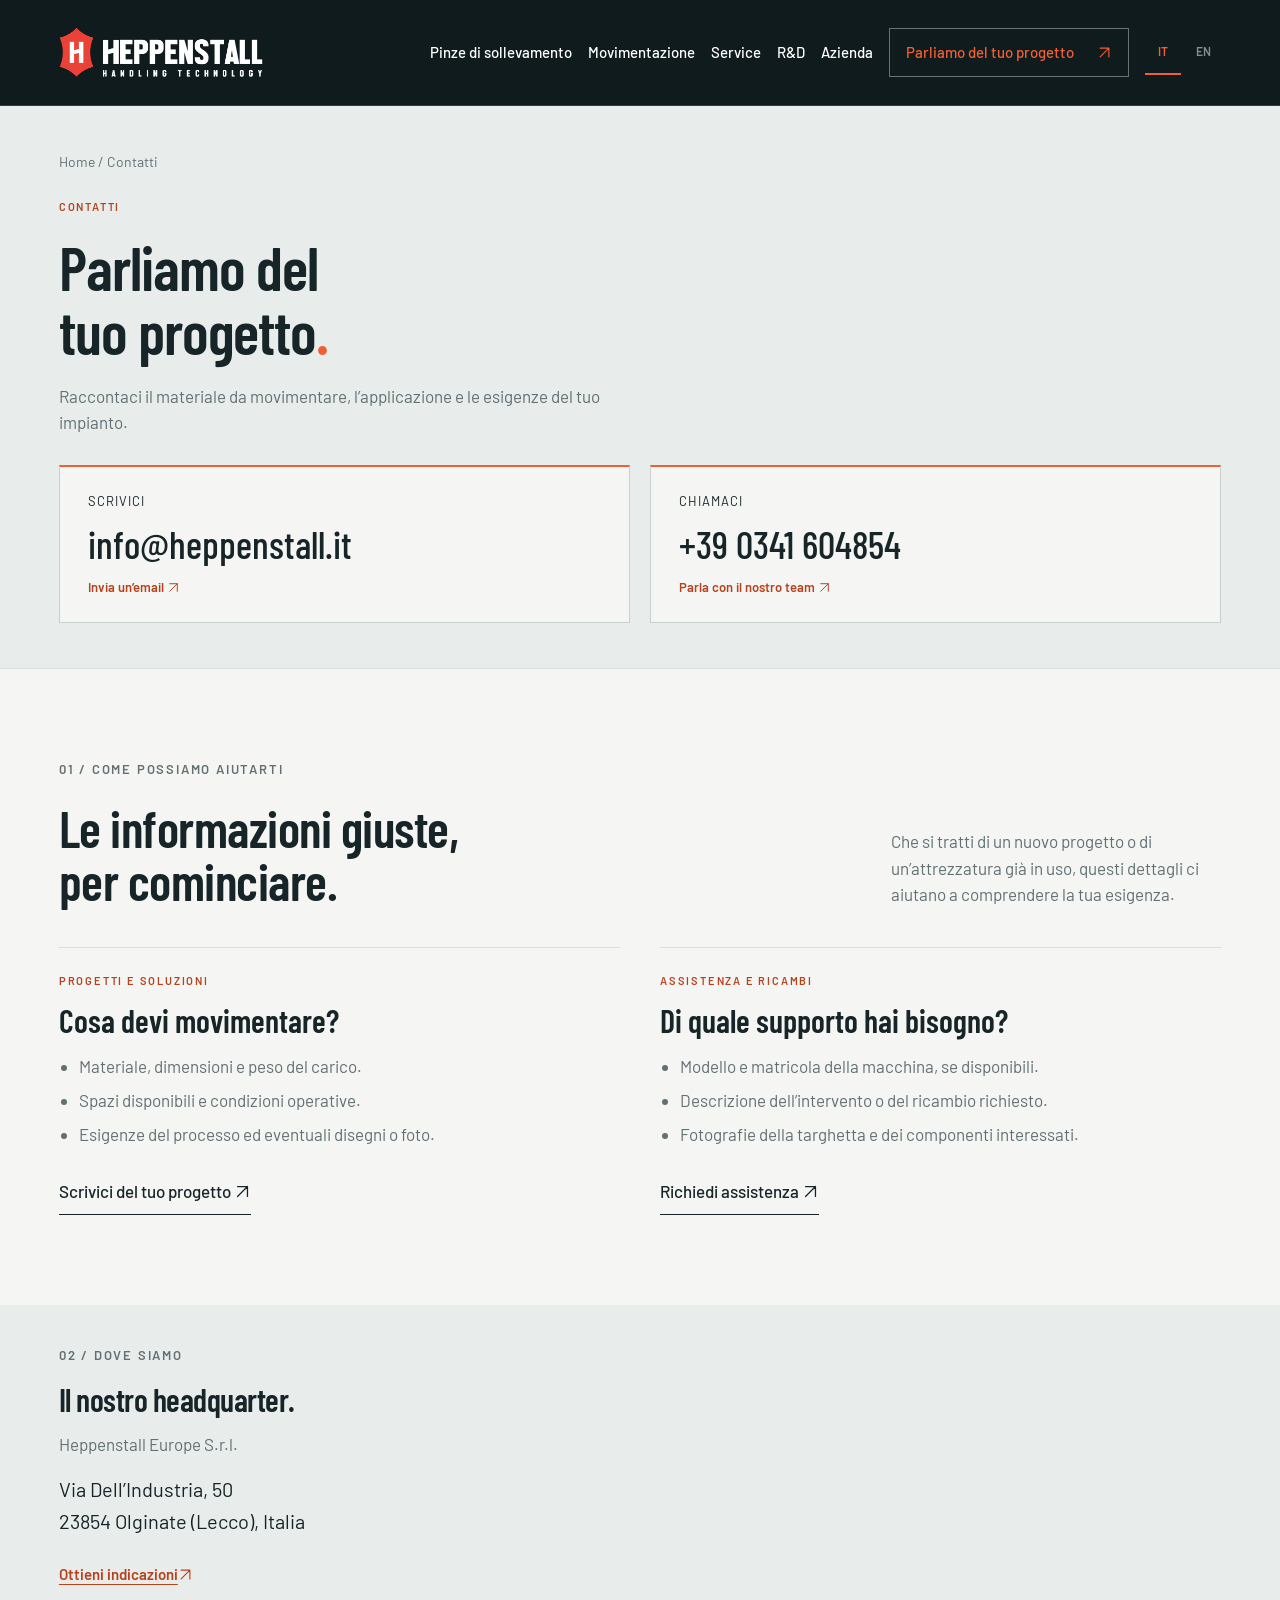
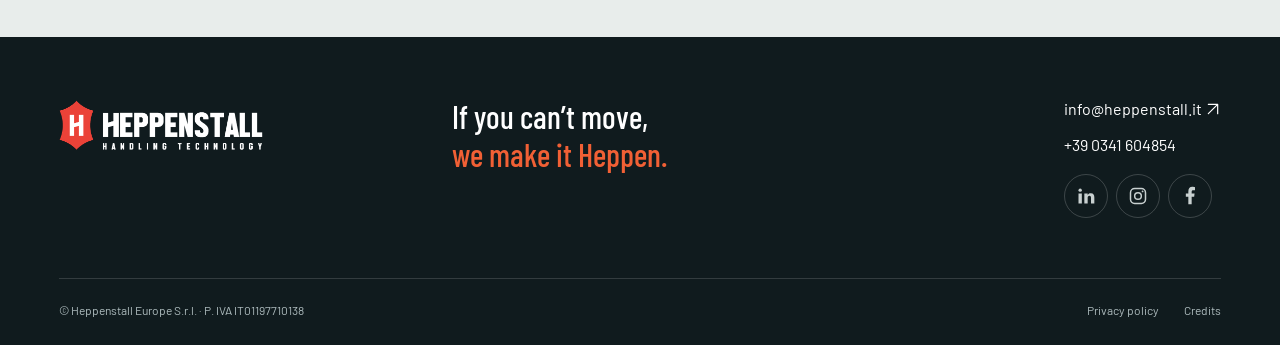
==== commit 72cc1f94: "feat: created arrows icon svg and replaced old unicode" ====
--- a/contacts/index.html
+++ b/contacts/index.html
@@ -5,25 +5,25 @@
 <meta name="viewport" content="width=device-width,initial-scale=1">
 <title>Contatti | Heppenstall Europe</title>
 <meta name="description" content="Contatta Heppenstall Europe per pinze, sistemi di movimentazione, ricambi e assistenza. Email, telefono e informazioni utili per la tua richiesta.">
-<link rel="icon" href="/heppenstall-sito/assets/favicon.png">
-<link rel="stylesheet" href="/heppenstall-sito/style.css">
+<link rel="icon" href="/assets/favicon.png">
+<link rel="stylesheet" href="/style.css">
 </head>
 <body class="contacts-page">
 <a class="skip" href="#main">Vai al contenuto</a>
 <header>
-  <a class="brand" href="/heppenstall-sito/" aria-label="Heppenstall Europe, homepage">
-    <img src="/heppenstall-sito/assets/logo.png" alt="Heppenstall Handling Technology" width="800" height="223" />
+  <a class="brand" href="/" aria-label="Heppenstall Europe, homepage">
+    <img src="/assets/logo.png" alt="Heppenstall Handling Technology" width="800" height="223" />
   </a>
   <button class="menu" aria-label="Menu" aria-expanded="false" aria-controls="nav"><span class="menu-icon" aria-hidden="true"></span></button>
   <nav id="nav">
-    <a href="/heppenstall-sito/steel-tongs/">Pinze di sollevamento</a>
-    <a href="/heppenstall-sito/handling-technology/">Movimentazione</a>
-    <a href="/heppenstall-sito/service-revamping/">Service</a>
-    <a href="/heppenstall-sito/research-development/">R&amp;D</a>
-    <a href="/heppenstall-sito/who-we-are/">Azienda</a>
-    <a class="nav-contact" href="/heppenstall-sito/contacts/" aria-current="page">Parliamo del tuo progetto <span><svg class="icon-arrow" width="24" height="24" aria-hidden="true" focusable="false"><use href="../assets/icons.svg#arrow-up-right"></use></svg></span></a>
+    <a href="/steel-tongs/">Pinze di sollevamento</a>
+    <a href="/handling-technology/">Movimentazione</a>
+    <a href="/service-revamping/">Service</a>
+    <a href="/research-development/">R&amp;D</a>
+    <a href="/who-we-are/">Azienda</a>
+    <a class="nav-contact" href="/contacts/" aria-current="page">Parliamo del tuo progetto <span><svg class="icon-arrow" width="24" height="24" aria-hidden="true" focusable="false"><use href="../assets/icons.svg#arrow-up-right"></use></svg></span></a>
     <div class="language-switch" role="group" aria-label="Lingua">
-      <a href="/heppenstall-sito/contacts/" lang="it" hreflang="it" aria-label="Italiano" aria-current="page">IT</a>
+      <a href="/contacts/" lang="it" hreflang="it" aria-label="Italiano" aria-current="page">IT</a>
       <span lang="en" aria-disabled="true" aria-label="English: traduzione non ancora disponibile" title="Traduzione inglese non ancora disponibile">EN</span>
     </div>
   </nav>
@@ -32,7 +32,7 @@
 
 <main id="main">
 <section class="contact-page section" aria-labelledby="contact-title">
-<div class="breadcrumb"><a href="/heppenstall-sito/">Home</a> / <span aria-current="page">Contatti</span></div>
+<div class="breadcrumb"><a href="/">Home</a> / <span aria-current="page">Contatti</span></div>
 <span class="eyebrow">CONTATTI</span>
 <h1 id="contact-title">Parliamo del<br>tuo progetto<span>.</span></h1>
 <p>Raccontaci il materiale da movimentare, l’applicazione e le esigenze del tuo impianto.</p>
@@ -79,9 +79,9 @@
 </main>
 <footer>
       <div class="foot-top">
-        <a class="brand" href="/heppenstall-sito/">
+        <a class="brand" href="/">
           <img
-            src="/heppenstall-sito/assets/logo.png"
+            src="/assets/logo.png"
             alt="Heppenstall Europe"
             width="800"
             height="223"
@@ -110,14 +110,14 @@
       <div class="foot-bottom">
         <span>© Heppenstall Europe S.r.l. · P. IVA IT01197710138</span>
         <div>
-          <a href="/heppenstall-sito/privacy-policy/">Privacy policy</a>
+          <a href="/privacy-policy/">Privacy policy</a>
           <a href="https://fulviodipietro.it/">Credits</a>
         </div>
       </div>
     </footer>
 
 
-<script src="/heppenstall-sito/app.js">
+<script src="/app.js">
 </script>
 </body>
 </html>
--- a/style.css
+++ b/style.css
@@ -0,0 +1,1832 @@
+@font-face {
+  font-family:'Barlow';
+  src:url('/assets/fonts/Barlow-Regular.ttf') format('truetype');
+  font-style:normal;
+  font-weight:400;
+  font-display:swap
+}
+@font-face {
+  font-family:'Barlow';
+  src:url('/assets/fonts/Barlow-Medium.ttf') format('truetype');
+  font-style:normal;
+  font-weight:500;
+  font-display:swap
+}
+@font-face {
+  font-family:'Barlow';
+  src:url('/assets/fonts/Barlow-SemiBold.ttf') format('truetype');
+  font-style:normal;
+  font-weight:600;
+  font-display:swap
+}
+@font-face {
+  font-family:'Barlow';
+  src:url('/assets/fonts/Barlow-Bold.ttf') format('truetype');
+  font-style:normal;
+  font-weight:700;
+  font-display:swap
+}
+@font-face {
+  font-family:'Barlow Condensed';
+  src:url('/assets/fonts/BarlowCondensed-Medium.ttf') format('truetype');
+  font-style:normal;
+  font-weight:500;
+  font-display:swap
+}
+@font-face {
+  font-family:'Barlow Condensed';
+  src:url('/assets/fonts/BarlowCondensed-SemiBold.ttf') format('truetype');
+  font-style:normal;
+  font-weight:600;
+  font-display:swap
+}
+@font-face {
+  font-family:'Barlow Condensed';
+  src:url('/assets/fonts/BarlowCondensed-Bold.ttf') format('truetype');
+  font-style:normal;
+  font-weight:700;
+  font-display:swap
+}
+  
+:root {
+  --ink:#172528;
+  --deep:#101b1e;
+  --orange:#f16035;
+  --paper:#f5f6f4;
+  --muted:#627073;
+  --line:#d8deda
+}
+* {
+  box-sizing:border-box
+}
+html {
+  scroll-behavior:smooth;
+  scroll-padding-top:90px
+}
+body {
+  margin:0;
+  background:var(--paper);
+  color:var(--ink);
+  font-family:Barlow,Arial,sans-serif;
+  font-size:17px;
+  line-height:1.55
+}
+a {
+  color:inherit;
+  text-decoration:none
+}
+button {
+  font:inherit
+}
+a,button {
+  -webkit-tap-highlight-color:transparent
+}
+a:focus-visible,button:focus-visible {
+  outline:3px solid var(--orange);
+  outline-offset:6px
+}
+::selection {
+  background:var(--orange);
+  color:#fff
+}
+.skip {
+  position:fixed;
+  top:-100px;
+  left:20px;
+  z-index:99;
+  background:#fff;
+  padding:12px
+}
+.skip:focus {
+  top:10px
+}
+header {
+  height:106px;
+  background:var(--deep);
+  display:flex;
+  align-items:center;
+  justify-content:space-between;
+  padding:0 4.6%;
+  gap:35px;
+  color:#fff;
+  border-bottom:1px solid #ffffff24
+}
+.brand {
+  display:block;
+  width:204px;
+  flex-shrink:0
+}
+.brand img {
+  display:block;
+  width:100%;
+  height:auto
+}
+nav {
+  display:flex;
+  align-items:center;
+  gap:27px;
+  font-size:14px;
+  font-weight:500
+}
+nav a {
+  transition:color .2s
+}
+nav a:hover,nav a[aria-current] {
+  color:var(--orange)
+}
+.nav-contact {
+  border:1px solid #ffffff60;
+  padding:12px 16px;
+  display:flex;
+  gap:23px
+}
+.menu {
+  display:none
+}
+.language-switch {
+  display:flex;
+  align-items:center;
+  gap:4px;
+  flex-shrink:0
+}
+.language-switch a,
+.language-switch>span {
+  display:flex;
+  align-items:center;
+  justify-content:center;
+  min-width:36px;
+  min-height:44px;
+  font-size:12px;
+  font-weight:600;
+  border-bottom:2px solid transparent
+}
+.language-switch a[aria-current] {
+  border-bottom-color:var(--orange)
+}
+.language-switch>span[aria-disabled] {
+  color:#829093;
+  cursor:default
+}
+@media(min-width:901px) {
+  header {
+    gap:20px
+  }
+  header nav {
+    gap:16px;
+    font-size:15px
+  }
+}
+@media(min-width:901px) and (max-width:1200px) {
+  header .brand {
+    width:150px
+  }
+  header nav {
+    gap:10px;
+    font-size:14px
+  }
+  header .nav-contact {
+    padding:10px;
+    gap:10px
+  }
+}
+@media(max-width:900px) {
+  .language-switch {
+    margin-top:16px;
+    padding-top:12px;
+    border-top:1px solid #ffffff24
+  }
+  .language-switch a,
+  .language-switch>span {
+    min-width:44px;
+    font-size:14px
+  }
+}
+.hero {
+  display:grid;
+  grid-template-columns:53% 47%;
+  background:var(--ink);
+  color:#fff;
+  min-height:660px
+}
+.hero-copy {
+  padding:55px 8.7% 25px;
+  display:flex;
+  flex-direction:column;
+  align-items:flex-start
+}
+.eyebrow {
+  font-size:13px;
+  font-weight:600;
+  letter-spacing:1.8px;
+  display:block
+}
+.hero .eyebrow {
+  display:flex;
+  gap:13px;
+  align-items:center;
+  color:#c9d1d1
+}
+.small-line {
+  width:25px;
+  height:2px;
+  background:var(--orange)
+}
+h1,h2,h3,p {
+  margin:0
+}
+h1,h2,h3 {
+  font-family:'Barlow Condensed','Arial Narrow',Arial,sans-serif;
+  font-weight:600;
+  line-height:1.04
+}
+h1 {
+  font-size:clamp(50px,5.4vw,84px);
+  letter-spacing:-1px
+}
+.hero h1 {
+  margin:24px 0
+}
+.hero h1 em {
+  color:var(--orange);
+  font-style:normal
+}
+.hero-copy>p {
+  color:#c8d0d0;
+  max-width:405px;
+  font-size:17px
+}
+.button {
+  margin-top:28px;
+  background:var(--orange);
+  color:#111f22;
+  padding:16px 22px;
+  display:inline-flex;
+  gap:40px;
+  justify-content:space-between;
+  align-items:center;
+  font-weight:600;
+  font-size:15px;
+  transition:background .2s,transform .2s
+}
+.button:hover {
+  background:#ff8159;
+  transform:translateY(-2px)
+}
+.hero-bottom {
+  display:flex;
+  justify-content:space-between;
+  width:100%;
+  margin-top:auto;
+  padding-top:35px;
+  font-size:12px;
+  letter-spacing:1.7px;
+  color:#c6cece
+}
+.hero-photo {
+  position:relative;
+  background-image:linear-gradient(0deg,#101b1ef2 0%,transparent 55%),url('/assets/tongs.webp');
+  background-position:center,center top;
+  background-size:cover,cover;
+  background-repeat:no-repeat;
+  min-height:600px
+}
+.photo-label {
+  position:absolute;
+  left:40px;
+  bottom:35px
+}
+.photo-label>span {
+  font-size:12px;
+  letter-spacing:1.5px;
+  display:block;
+  margin-bottom:12px;
+  color:#e6d7cd
+}
+.photo-label strong {
+  font-size:25px;
+  line-height:1.2;
+  font-weight:500;
+  display:block
+}
+.proof {
+  display:grid;
+  grid-template-columns:1fr 1.2fr 1fr 1.1fr;
+  margin:0 4.6%;
+  padding:30px 0;
+  border-bottom:1px solid var(--line)
+}
+.proof>div {
+  border-right:1px solid var(--line);
+  padding:0 30px
+}
+.proof>div:first-child {
+  padding-left:0
+}
+.proof strong {
+  font-family:'Barlow Condensed',Arial,sans-serif;
+  font-size:36px;
+  display:block;
+  line-height:1.1;
+  font-weight:600
+}
+.proof span {
+  font-size:14px;
+  color:var(--muted)
+}
+.proof>a {
+  align-self:center;
+  justify-self:end;
+  font-size:15px;
+  font-weight:600;
+  display:flex;
+  gap:35px
+}
+.proof>a span {
+  font-size:24px;
+  color:var(--orange)
+}
+.section {
+  padding:90px 4.6%
+}
+.section-heading {
+  display:flex;
+  align-items:flex-end;
+  justify-content:space-between;
+  gap:50px;
+  margin-bottom:40px
+}
+.section-heading .eyebrow {
+  color:var(--muted);
+  margin-bottom:22px
+}
+h2 {
+  font-size:clamp(38px,4vw,58px);
+  letter-spacing:-.5px
+}
+.section-heading>p {
+  max-width:330px;
+  color:var(--muted)
+}
+.solution-grid {
+  display:grid;
+  grid-template-columns:repeat(3,1fr);
+  gap:24px
+}
+.card-image {
+  height:260px;
+  background-size:cover;
+  background-position:center;
+  transition:filter .3s
+}
+.tongs {
+  background-image:url('/assets/tongs.webp');
+  background-position:center 35%;
+  background-size:cover
+}
+.handling {
+  background-image:url('/assets/handling.webp')
+}
+.service {
+  background-image:url('/assets/service.webp')
+}
+.card-title {
+  margin-top:22px;
+  display:flex;
+  justify-content:space-between;
+  align-items:center;
+  font-size:12px;
+  letter-spacing:1.3px;
+  color:var(--muted)
+}
+.card-title span:last-child {
+  color:var(--orange);
+  font-size:27px;
+  line-height:1
+}
+.solution-card h3 {
+  font-size:34px;
+  margin:13px 0
+}
+.solution-card p {
+  font-size:16px;
+  color:var(--muted);
+  max-width:340px
+}
+.solution-card:hover h3 {
+  color:#c64821
+}
+.solution-card:hover .card-image {
+  filter:brightness(1.1)
+}
+.numbers {
+  background:radial-gradient(ellipse at 100% 0%,#293b3e 0%,transparent 60%),var(--deep);
+  color:#fff
+}
+.numbers-heading {
+  display:flex;
+  justify-content:space-between;
+  align-items:flex-end;
+  gap:30px;
+  margin-bottom:48px
+}
+.numbers .eyebrow {
+  color:#b4c2c3;
+  margin-bottom:20px
+}
+.numbers h2 {
+  font-size:clamp(48px,5vw,76px)
+}
+.numbers h2 em {
+  color:var(--orange);
+  font-style:normal
+}
+.numbers-heading>p {
+  color:#b4c2c3
+}
+.numbers-grid {
+  display:grid;
+  grid-template-columns:repeat(4,minmax(0,1fr));
+  margin:0;
+  border-top:1px solid #ffffff30
+}
+.number-accessible {
+  position:absolute;
+  width:1px;
+  height:1px;
+  padding:0;
+  overflow:hidden;
+  clip-path:inset(50%);
+  white-space:nowrap
+}
+.number-stat {
+  display:flex;
+  flex-direction:column;
+  padding:28px 24px 30px;
+  border-bottom:1px solid #ffffff30;
+  border-right:1px solid #ffffff30;
+  min-width:0
+}
+.number-stat:nth-child(4n) {
+  border-right:0
+}
+.number-stat dt {
+  color:#b4c2c3;
+  font-size:15px
+}
+.number-stat dd {
+  order:-1;
+  margin:0 0 14px;
+  font-family:'Barlow Condensed','Arial Narrow',Arial,sans-serif;
+  font-size:clamp(44px,5.4vw,84px);
+  font-weight:600;
+  font-variant-numeric:tabular-nums;
+  line-height:1.1;
+  letter-spacing:-1px
+}
+.number-stat small {
+  color:var(--orange);
+  font-size:.45em
+}
+.temperature {
+  display:grid;
+  grid-template-columns:1fr 1.4fr;
+  align-items:center;
+  gap:40px;
+  margin-top:40px
+}
+.temperature .eyebrow {
+  margin-bottom:8px;
+  font-size:11px
+}
+.temperature-copy p {
+  font-size:20px
+}
+.temperature-range {
+  display:flex;
+  align-items:center;
+  gap:22px;
+  font-family:'Barlow Condensed','Arial Narrow',Arial,sans-serif;
+  font-size:clamp(30px,3.5vw,48px);
+  font-weight:600;
+  white-space:nowrap
+}
+.temperature-range>span:first-child {
+  color:#a9d9ef
+}
+.temperature-range>span:last-child {
+  color:var(--orange)
+}
+.temperature-range small {
+  font-size:.45em
+}
+.temperature-track {
+  flex:1;
+  height:3px;
+  min-width:24px;
+  background:linear-gradient(90deg,#a9d9ef,#f16035)
+}
+@media(max-width:900px) {
+  .numbers-grid {
+    grid-template-columns:repeat(2,minmax(0,1fr))
+  }
+  .number-stat:nth-child(2n) {
+    border-right:0
+  }
+  .temperature {
+    grid-template-columns:1fr;
+    gap:18px
+  }
+}
+@media(max-width:600px) {
+  .numbers-heading {
+    flex-direction:column;
+    align-items:flex-start;
+    gap:20px;
+    margin-bottom:30px
+  }
+  .number-stat {
+    padding:24px 12px
+  }
+  .number-stat dd {
+    font-size:clamp(36px,10vw,60px)
+  }
+  .number-stat dt {
+    font-size:13px
+  }
+  .temperature-range {
+    gap:14px
+  }
+}
+.heritage {
+  background:#e8edeb;
+  display:grid;
+  grid-template-columns:1fr 2fr;
+  gap:50px;
+  border-top:1px solid var(--line)
+}
+.heritage .eyebrow {
+  color:var(--muted);
+  padding-top:10px
+}
+.heritage p {
+  max-width:600px;
+  font-size:20px;
+  margin:25px 0;
+  color:#526065
+}
+.text-links {
+  display:flex;
+  gap:50px;
+  font-size:16px;
+  font-weight:600
+}
+.text-links a {
+  border-bottom:1px solid #a0adaa;
+  padding:10px 0
+}
+.cta {
+  background:var(--orange);
+  padding:60px 4.6%;
+  display:flex;
+  justify-content:space-between;
+  align-items:center;
+  gap:30px
+}
+.cta h2 {
+  margin-top:12px
+}
+.cta .eyebrow {
+  font-size:12px
+}
+.button.light {
+  background:var(--ink);
+  color:#fff;
+  margin:0
+}
+.button.light:hover {
+  background:#304349
+}
+footer {
+  padding:60px 4.6% 25px;
+  background:var(--deep);
+  color:#fff
+}
+.foot-top {
+  display:grid;
+  grid-template-columns:1fr 1.1fr 1fr;
+  gap:50px;
+  align-items:start;
+  padding-bottom:60px
+}
+.foot-top>p {
+  font-family:'Barlow Condensed',Arial,sans-serif;
+  font-size:32px;
+  line-height:1.2;
+  font-weight:500
+}
+.foot-top>p strong {
+  font-weight:500;
+  color:var(--orange)
+}
+.foot-top>div {
+  display:flex;
+  flex-direction:column;
+  gap:12px;
+  font-size:16px;
+  justify-self:end
+}
+.footer-socials {
+  display:flex;
+  align-items:center;
+  gap:8px;
+  margin-top:4px
+}
+.footer-socials a {
+  display:inline-flex;
+  align-items:center;
+  justify-content:center;
+  width:44px;
+  height:44px;
+  color:#c8d0d0;
+  border:1px solid #ffffff30;
+  border-radius:50%;
+  transition:color .2s,border-color .2s,background .2s
+}
+.footer-socials a:hover {
+  color:var(--orange);
+  border-color:var(--orange);
+  background:#ffffff08
+}
+.footer-socials svg {
+  display:block
+}
+.foot-bottom {
+  padding-top:22px;
+  border-top:1px solid #ffffff25;
+  display:flex;
+  justify-content:space-between;
+  gap:20px;
+  color:#adbbbd;
+  font-size:12px
+}
+.foot-bottom>div {
+  display:flex;
+  gap:25px
+}
+.breadcrumb {
+  display:block;
+  font-size:14px;
+  color:var(--muted);
+  margin-bottom:25px
+}
+.inner-hero {
+  display:grid;
+  grid-template-columns:1.25fr 1fr;
+  gap:65px;
+  align-items:center;
+  background:#e9edeb;
+  padding-top:60px;
+  padding-bottom:60px
+}
+.inner-hero .eyebrow {
+  color:#b6411d;
+  margin-bottom:20px
+}
+.inner-hero h1 {
+  font-size:clamp(44px,5vw,70px)
+}
+.inner-hero p {
+  margin-top:28px;
+  max-width:600px;
+  color:#526065
+}
+.inner-image {
+  width:100%;
+  height:420px;
+  object-fit:cover
+}
+.items {
+  display:grid;
+  grid-template-columns:repeat(3,1fr);
+  border-left:1px solid var(--line);
+  border-top:1px solid var(--line)
+}
+.item {
+  padding:30px;
+  display:flex;
+  flex-direction:column;
+  border-right:1px solid var(--line);
+  border-bottom:1px solid var(--line)
+}
+.item-number {
+  color:#b6411d;
+  font-size:13px;
+  letter-spacing:2px;
+  margin-bottom:24px
+}
+.item h3 {
+  font-size:30px;
+  margin-bottom:14px
+}
+.item p {
+  font-size:16px;
+  color:var(--muted);
+  margin-bottom:25px
+}
+.item a {
+  font-size:14px;
+  font-weight:600;
+  margin-top:auto
+}
+.item a:hover {
+  color:#b6411d
+}
+.catalog .section-heading>span {
+  font-size:12px;
+  letter-spacing:1px;
+  color:var(--muted)
+}
+.catalog-link {
+  display:inline-block;
+  border-bottom:1px solid var(--ink);
+  margin-top:30px;
+  padding-bottom:8px;
+  font-weight:500
+}
+.research-type,.history-number {
+  font-family:'Barlow Condensed',Arial,sans-serif;
+  font-weight:600;
+  font-size:150px;
+  line-height:1;
+  background:var(--ink);
+  color:var(--orange);
+  padding:70px 30px;
+  text-align:center
+}
+.research-type span,.history-number span {
+  font:500 12px Barlow,Arial,sans-serif;
+  display:block;
+  letter-spacing:2px;
+  color:#fff;
+  margin-top:20px
+}
+.history {
+  display:grid;
+  grid-template-columns:1fr 2fr;
+  gap:60px
+}
+.history article {
+  display:grid;
+  grid-template-columns:100px 1fr;
+  gap:30px;
+  padding:0 0 35px;
+  margin-bottom:35px;
+  border-bottom:1px solid var(--line)
+}
+.history article>span {
+  color:#b6411d;
+  font-size:25px;
+  font-family:'Barlow Condensed',Arial,sans-serif
+}
+.history h2 {
+  font-size:33px;
+  margin-bottom:15px
+}
+.history p {
+  color:var(--muted)
+}
+.contact-page {
+  padding-top:60px
+}
+.contact-page h1 {
+  margin:25px 0
+}
+.contact-page>p {
+  max-width:580px;
+  color:var(--muted);
+  font-size:20px
+}
+.contact-grid {
+  display:grid;
+  grid-template-columns:1fr 1fr;
+  margin:55px 0;
+  gap:25px
+}
+.contact-grid>a {
+  display:flex;
+  flex-direction:column;
+  padding:40px;
+  background:var(--ink);
+  color:#fff;
+  gap:25px;
+  transition:background .2s
+}
+.contact-grid>a:hover {
+  background:#304349
+}
+.contact-grid span {
+  font-size:13px;
+  letter-spacing:1px
+}
+.contact-grid strong {
+  font-family:'Barlow Condensed',Arial,sans-serif;
+  font-size:clamp(26px,3.2vw,46px);
+  font-weight:500;
+  overflow-wrap:anywhere;
+  color:var(--orange)
+}
+.contact-note h2 {
+  font-size:32px
+}
+.contact-note p {
+  margin:15px 0;
+  color:var(--muted)
+}
+.contact-note a {
+  font-size:15px;
+  text-decoration:underline
+}
+
+@media(min-width:1600px) {
+.hero {
+  min-height:760px
+}
+.hero-copy {
+  padding-top:65px
+}
+.hero h1 {
+  font-size:90px
+}
+.hero-copy>p {
+  font-size:20px
+}
+
+}
+
+@media(max-width:1100px) {
+  header {
+  height:90px
+}
+.brand {
+  width:180px
+}
+nav {
+  gap:16px;
+  font-size:13px
+}
+.nav-contact {
+  padding:9px;
+  gap:12px
+}
+.hero {
+  min-height:640px
+}
+.hero h1 {
+  font-size:66px
+}
+.hero-copy {
+  padding-top:45px
+}
+.proof>div {
+  padding:0 20px
+}
+.proof>a {
+  gap:15px
+}
+.card-image {
+  height:220px
+}
+.inner-hero {
+  gap:35px
+}
+.inner-image {
+  height:360px
+}
+
+}
+
+@media(max-width:900px) {
+  header {
+  position:relative;
+  z-index:5;
+  height:85px
+}
+.menu {
+  display:flex;
+  align-items:center;
+  justify-content:center;
+  width:48px;
+  height:48px;
+  flex-shrink:0;
+  background:#ffffff08;
+  border:1px solid #ffffff25;
+  border-radius:50%;
+  color:#fff;
+  padding:0;
+  cursor:pointer;
+  transition:color .2s,border-color .2s,background .2s
+}
+.menu:hover,.menu[aria-expanded="true"] {
+  color:var(--orange);
+  border-color:var(--orange);
+  background:#ffffff0d
+}
+.menu-icon {
+  position:relative;
+  width:20px;
+  height:16px
+}
+.menu-icon::before,.menu-icon::after {
+  content:"";
+  position:absolute;
+  left:0;
+  top:7px;
+  width:20px;
+  height:2px;
+  background:currentColor;
+  border-radius:2px;
+  transition:transform .2s
+}
+.menu-icon::before {
+  transform:translateY(-4px)
+}
+.menu-icon::after {
+  transform:translateY(4px)
+}
+.menu[aria-expanded="true"] .menu-icon::before {
+  transform:rotate(45deg)
+}
+.menu[aria-expanded="true"] .menu-icon::after {
+  transform:rotate(-45deg)
+}
+nav {
+  display:none;
+  position:absolute;
+  top:85px;
+  left:0;
+  right:0;
+  background:var(--deep);
+  padding:20px 5% 30px;
+  flex-direction:column;
+  align-items:stretch;
+  font-size:17px;
+  gap:0
+}
+nav.open {
+  display:flex
+}
+nav>a {
+  padding:12px 0
+}
+.nav-contact {
+  padding:15px!important;
+  margin-top:15px
+}
+.hero h1 {
+  font-size:clamp(48px,7vw,64px)
+}
+.hero {
+  min-height:610px
+}
+.hero-photo {
+  min-height:610px
+}
+.hero-copy {
+  padding:40px 8.7% 25px
+}
+.photo-label {
+  left:25px;
+  right:20px
+}
+.photo-label strong {
+  font-size:22px
+}
+.proof {
+  grid-template-columns:1fr 1fr 1fr
+}
+.proof>a {
+  grid-column:1/-1;
+  justify-self:start;
+  padding-top:20px
+}
+.proof>div:nth-child(3) {
+  border:0
+}
+.section {
+  padding:65px 5%
+}
+.section-heading {
+  gap:30px
+}
+.section-heading>p {
+  max-width:280px;
+  font-size:16px
+}
+.solution-grid {
+  gap:18px
+}
+.solution-card h3 {
+  font-size:29px
+}
+.card-image {
+  height:195px
+}
+.card-title {
+  font-size:11px;
+  letter-spacing:.6px
+}
+.heritage {
+  grid-template-columns:1fr;
+  gap:25px
+}
+.foot-top {
+  gap:30px;
+  grid-template-columns:1fr 1fr
+}
+.foot-top>div {
+  justify-self:start
+}
+.inner-hero {
+  grid-template-columns:1fr
+}
+.inner-image {
+  height:370px
+}
+.research-type,.history-number {
+  padding:40px
+}
+.items {
+  grid-template-columns:repeat(2,1fr)
+}
+.history {
+  grid-template-columns:1fr;
+  gap:35px
+}
+
+}
+
+@media(max-width:600px) {
+  .hero {
+  display:flex;
+  flex-direction:column
+}
+.hero-copy {
+  padding:35px 6% 25px
+}
+.hero h1 {
+  font-size:60px;
+  line-height:1.02
+}
+.hero-copy>p {
+  font-size:17px
+}
+.hero-photo {
+  min-height:340px;
+  background-size:cover,cover
+}
+.photo-label {
+  bottom:25px
+}
+.photo-label strong {
+  font-size:24px
+}
+.hero-bottom {
+  padding-top:30px
+}
+.proof {
+  padding:25px 0;
+  gap:20px 0
+}
+.proof strong {
+  font-size:27px
+}
+.proof span {
+  font-size:12px;
+  display:block;
+  line-height:1.4;
+  margin-top:7px
+}
+.proof>div {
+  padding:0 12px
+}
+.proof>a {
+  font-size:14px;
+  padding-top:0;
+  align-items:center
+}
+.proof>a span {
+  margin:0
+}
+.section {
+  padding:55px 6%
+}
+.section-heading {
+  align-items:flex-start;
+  flex-direction:column;
+  gap:20px
+}
+.section-heading>p {
+  max-width:100%
+}
+h2 {
+  font-size:43px
+}
+.solution-grid {
+  grid-template-columns:1fr;
+  gap:38px
+}
+.card-image {
+  height:280px
+}
+.card-title {
+  font-size:12px
+}
+.solution-card h3 {
+  font-size:36px
+}
+.solution-card p {
+  max-width:100%
+}
+.heritage p {
+  font-size:18px
+}
+.text-links {
+  gap:25px;
+  font-size:14px
+}
+.cta {
+  padding:42px 6%;
+  flex-direction:column;
+  align-items:flex-start;
+  gap:25px
+}
+.cta .eyebrow {
+  font-size:11px
+}
+.cta h2 {
+  font-size:43px
+}
+footer {
+  padding:45px 6% 25px
+}
+.foot-top {
+  grid-template-columns:1fr;
+  gap:30px;
+  padding-bottom:35px
+}
+.foot-bottom {
+  flex-direction:column
+}
+.inner-hero h1 {
+  font-size:49px
+}
+.inner-hero p {
+  font-size:17px
+}
+.inner-image {
+  height:290px
+}
+.items {
+  grid-template-columns:1fr
+}
+.item {
+  padding:28px
+}
+.item h3 {
+  font-size:33px
+}
+.history article {
+  grid-template-columns:70px 1fr;
+  gap:15px
+}
+.history h2 {
+  font-size:29px
+}
+.history p {
+  font-size:16px
+}
+.contact-page h1 {
+  font-size:48px
+}
+.contact-grid {
+  grid-template-columns:1fr;
+  gap:15px;
+  margin:35px 0
+}
+.contact-grid>a {
+  padding:28px
+}
+.contact-grid strong {
+  font-size:36px
+}
+.contact-page>p {
+  font-size:18px
+}
+.research-type,.history-number {
+  font-size:110px
+}
+
+}
+
+@media(min-width:901px) {
+  .home .heritage {
+    grid-template-columns:minmax(0,1fr);
+    gap:22px;
+    padding-block:60px
+  }
+  .home .heritage .eyebrow {
+    padding-top:0
+  }
+  .home .heritage>div {
+    display:grid;
+    grid-template-columns:minmax(0,1fr) minmax(0,1fr);
+    gap:20px 6vw;
+    align-items:start
+  }
+  .home .heritage h2 {
+    grid-row:1 / 3
+  }
+  .home .heritage p {
+    margin:0
+  }
+  .home .heritage .text-links {
+    grid-column:2;
+    flex-wrap:wrap;
+    gap:12px 30px
+  }
+  .home .hero {
+    grid-template-columns:46% 54%
+  }
+  .home .hero-copy {
+    padding-left:4.6vw;
+    padding-right:clamp(24px,2.5vw,48px)
+  }
+}
+
+/* Homepage: foto singole con inquadratura adattata ai dispositivi piccoli. */
+@media(max-width:900px) {
+  .home .hero {
+    display:flex;
+    flex-direction:column
+  }
+  .home .hero-photo {
+    width:100%;
+    min-height:0;
+    aspect-ratio:4 / 5;
+    background-size:cover,cover;
+    background-position:center,center
+  }
+  .home .solution-grid {
+    grid-template-columns:minmax(0,1fr);
+    gap:38px;
+    max-width:600px;
+    margin-inline:auto
+  }
+  .home .card-image {
+    height:auto;
+    aspect-ratio:1 / 1;
+    background-size:200% auto;
+    background-repeat:no-repeat
+  }
+  .home .card-image.tongs {
+    background-size:cover;
+    background-position:center 35%
+  }
+  .home .card-image.handling {
+    background-size:cover;
+    background-position:center
+  }
+  .home .card-image.service {
+    background-size:cover;
+    background-position:center
+  }
+}
+
+/* Pagina prodotto: apertura compatta distinta dalla homepage. */
+.product-page .product-hero {
+  display:grid;
+  grid-template-columns:minmax(0,1.3fr) minmax(0,1fr);
+  gap:6vw;
+  align-items:center;
+  padding-block:45px;
+  background:#e8edeb;
+  border-bottom:1px solid var(--line)
+}
+.product-intro .eyebrow {
+  color:#b6411d;
+  font-size:11px;
+  margin-bottom:18px
+}
+.product-intro>p {
+  color:var(--muted);
+  max-width:530px;
+  margin-top:24px
+}
+.product-page .breadcrumb {
+  color:var(--muted);
+  font-size:13px;
+  margin-bottom:30px
+}
+.product-page .breadcrumb a:hover {
+  color:var(--orange)
+}
+.product-intro h1 {
+  font-size:clamp(46px,4.8vw,70px)
+}
+.product-intro h1>span {
+  color:var(--orange)
+}
+.handling-page .product-intro h1 {
+  font-size:clamp(36px,4.4vw,64px);
+  overflow-wrap:anywhere
+}
+.product-visual {
+  position:relative;
+  margin:0;
+  height:430px;
+  overflow:hidden;
+  background:var(--deep)
+}
+.product-image {
+  position:absolute;
+  width:100%;
+  height:100%;
+  object-fit:cover;
+  object-position:center top
+}
+.company-page .product-image {
+  object-position:center 60%
+}
+.research-page .product-image {
+  object-position:center 30%
+}
+@media(min-width:901px) {
+  .handling-page .product-image {
+    object-position:center 60%
+  }
+  .service-page .product-image {
+    object-position:center 78%
+  }
+}
+.research-visual {
+  min-width:0;
+  height:430px;
+  display:flex;
+  flex-direction:column;
+  justify-content:space-between;
+  padding:30px;
+  border:1px solid #c7d1cd;
+  background:linear-gradient(#17252808 1px,transparent 1px),linear-gradient(90deg,#17252808 1px,transparent 1px),#dfe6e2;
+  background-size:32px 32px;
+  color:var(--ink)
+}
+.research-visual-label,
+.research-visual-caption {
+  font-size:11px;
+  font-weight:600;
+  letter-spacing:1.6px
+}
+.research-visual strong {
+  align-self:center;
+  font-family:'Barlow Condensed','Arial Narrow',Arial,sans-serif;
+  font-size:clamp(80px,10vw,150px);
+  line-height:1;
+  font-weight:600
+}
+.research-visual strong span {
+  color:#b6411d
+}
+@media(max-width:900px) {
+  .research-visual {
+    height:300px
+  }
+}
+@media(max-width:600px) {
+  .research-visual {
+    height:260px;
+    padding:24px
+  }
+}
+.product-page .items {
+  gap:20px;
+  border:0
+}
+.product-page .item {
+  padding:30px;
+  background:#fff;
+  border:1px solid var(--line);
+  border-top:2px solid var(--orange);
+  transition:border-color .2s,background .2s
+}
+.product-page .item:hover,
+.product-page .item:focus-within {
+  border-color:var(--orange);
+  background:#fffaf7
+}
+.product-page .item-number {
+  font-family:'Barlow Condensed','Arial Narrow',Arial,sans-serif;
+  font-size:32px;
+  line-height:1;
+  margin-bottom:28px
+}
+.product-page .item a {
+  padding-top:18px;
+  border-top:1px solid var(--line)
+}
+.product-catalog-callout {
+  display:flex;
+  justify-content:space-between;
+  align-items:center;
+  gap:30px;
+  margin-top:36px;
+  padding:30px;
+  background:#e8edeb
+}
+.product-catalog-callout .eyebrow {
+  font-size:11px;
+  color:var(--muted);
+  margin-bottom:12px
+}
+.product-catalog-callout h3 {
+  font-size:30px
+}
+.product-catalog-callout .catalog-link {
+  margin:0;
+  flex-shrink:0
+}
+.product-project {
+  display:grid;
+  grid-template-columns:1fr 1fr;
+  gap:8vw;
+  background:#e8edeb;
+  color:var(--ink);
+  border-top:1px solid var(--line)
+}
+.product-project .eyebrow {
+  color:var(--muted);
+  margin-bottom:24px
+}
+.product-project>div>p {
+  max-width:430px;
+  margin-top:24px
+}
+.product-project p {
+  color:#526065
+}
+.product-project ol {
+  list-style:none;
+  padding:0;
+  margin:0
+}
+.product-project li {
+  display:grid;
+  grid-template-columns:35px 1fr;
+  gap:20px;
+  padding:24px 0;
+  border-top:1px solid #c7d1cd
+}
+.product-project li>span {
+  color:#b6411d;
+  font-family:'Barlow Condensed','Arial Narrow',Arial,sans-serif;
+  font-size:26px;
+  line-height:1.2
+}
+.product-project h3 {
+  font-size:30px;
+  margin-bottom:10px
+}
+.product-project a {
+  display:inline-block;
+  color:#b6411d;
+  margin-top:16px;
+  font-weight:600;
+  text-decoration:underline;
+  text-underline-offset:5px
+}
+.product-project a:hover {
+  color:var(--ink)
+}
+@media(max-width:900px) {
+  .product-page .product-hero {
+    grid-template-columns:1fr;
+    gap:30px;
+    padding-block:32px
+  }
+  .product-visual {
+    height:auto;
+    aspect-ratio:4 / 3
+  }
+  .product-project {
+    grid-template-columns:1fr;
+    gap:36px
+  }
+  .product-catalog-callout {
+    flex-direction:column;
+    align-items:flex-start
+  }
+}
+@media(max-width:600px) {
+  .product-page .items {
+    gap:0;
+    border-top:1px solid var(--line)
+  }
+  .product-page .item {
+    display:grid;
+    grid-template-columns:30px minmax(0,1fr);
+    gap:6px 12px;
+    padding:18px 0;
+    background:transparent;
+    border:0;
+    border-bottom:1px solid var(--line)
+  }
+  .product-page .item-number {
+    grid-column:1;
+    grid-row:1 / 4;
+    margin:3px 0 0;
+    font-size:23px;
+    letter-spacing:0
+  }
+  .product-page .item h3 {
+    grid-column:2;
+    margin:0;
+    font-size:26px
+  }
+  .product-page .item p {
+    grid-column:2;
+    margin:0;
+    font-size:14px;
+    line-height:1.45
+  }
+  .product-page .item a {
+    grid-column:2;
+    justify-self:start;
+    display:inline-flex;
+    align-items:center;
+    min-height:44px;
+    margin:0;
+    padding:0;
+    border:0;
+    font-size:13px
+  }
+  .product-catalog-callout {
+    padding:24px
+  }
+  .product-visual {
+    aspect-ratio:1 / 1
+  }
+}
+
+.company-page .product-intro h1 {
+  font-size:clamp(38px,4vw,60px)
+}
+.company-milestone {
+  min-height:430px;
+  padding:36px;
+  display:flex;
+  flex-direction:column;
+  justify-content:center;
+  border:1px solid #c7d1cd;
+  background:#dfe6e2
+}
+.company-milestone .eyebrow {
+  font-size:11px;
+  color:var(--muted)
+}
+.company-milestone strong {
+  font-family:'Barlow Condensed','Arial Narrow',Arial,sans-serif;
+  font-size:clamp(90px,10vw,150px);
+  font-weight:600;
+  line-height:1;
+  margin:28px 0 16px
+}
+.company-milestone strong>span {
+  color:#b6411d
+}
+.company-milestone p {
+  font-size:22px
+}
+.company-milestone-caption {
+  color:var(--muted);
+  font-size:14px;
+  margin-top:10px
+}
+.company-timeline {
+  display:grid;
+  grid-template-columns:repeat(4,minmax(0,1fr));
+  gap:28px
+}
+.company-timeline article {
+  padding-top:22px;
+  border-top:2px solid var(--orange)
+}
+.company-timeline article>span {
+  display:block;
+  font-family:'Barlow Condensed','Arial Narrow',Arial,sans-serif;
+  font-size:38px;
+  color:#b6411d;
+  margin-bottom:18px
+}
+.company-timeline h3 {
+  font-size:30px;
+  margin-bottom:14px
+}
+.company-timeline p {
+  color:var(--muted);
+  font-size:16px
+}
+@media(max-width:900px) {
+  .company-milestone {
+    min-height:0;
+    padding:28px
+  }
+  .company-timeline {
+    grid-template-columns:repeat(2,minmax(0,1fr))
+  }
+}
+@media(max-width:600px) {
+  .company-timeline {
+    grid-template-columns:1fr;
+    gap:0
+  }
+  .company-timeline article {
+    display:grid;
+    grid-template-columns:75px minmax(0,1fr);
+    gap:16px;
+    padding:22px 0;
+    border-top:1px solid var(--line)
+  }
+  .company-timeline article>span {
+    font-size:25px;
+    margin:0
+  }
+  .company-timeline h3 {
+    font-size:26px;
+    margin-bottom:10px
+  }
+}
+
+.privacy-page {
+  max-width:1050px;
+  margin-inline:auto
+}
+.privacy-page>.eyebrow {
+  color:var(--muted)
+}
+.privacy-page h1 {
+  margin:20px 0 32px
+}
+.privacy-page h1>span {
+  color:var(--orange)
+}
+.privacy-placeholder {
+  padding:clamp(24px,4vw,40px);
+  background:#e8edeb;
+  border-left:3px solid var(--orange)
+}
+.privacy-placeholder h2 {
+  font-size:32px;
+  margin-bottom:20px
+}
+.privacy-placeholder p {
+  color:#526065
+}
+.privacy-placeholder p+p {
+  margin-top:16px
+}
+
+.contacts-page .contact-page {
+  padding-block:45px;
+  background:#e8edeb;
+  border-bottom:1px solid var(--line)
+}
+.contacts-page .contact-page>.eyebrow,
+.contact-request-grid .eyebrow {
+  color:#b6411d;
+  font-size:11px
+}
+.contacts-page .contact-page h1 {
+  font-size:clamp(42px,4.8vw,70px);
+  margin:20px 0
+}
+.contacts-page .contact-page h1>span {
+  color:var(--orange)
+}
+.contacts-page .contact-page>p {
+  font-size:17px
+}
+.contacts-page .contact-grid {
+  margin:30px 0 0;
+  gap:20px
+}
+.contacts-page .contact-grid>a {
+  padding:24px 28px;
+  gap:10px;
+  background:var(--paper);
+  color:var(--ink);
+  border:1px solid #c7d1cd;
+  border-top:2px solid var(--orange)
+}
+.contacts-page .contact-grid>a:hover {
+  background:#fff
+}
+.contacts-page .contact-grid strong {
+  color:var(--ink);
+  font-size:clamp(28px,3vw,40px);
+  line-height:1.2
+}
+.contacts-page .contact-grid span:last-child {
+  color:#b6411d;
+  font-weight:600;
+  letter-spacing:0
+}
+.contact-request-grid {
+  display:grid;
+  grid-template-columns:repeat(2,minmax(0,1fr));
+  gap:40px
+}
+.contact-request-grid article {
+  display:flex;
+  flex-direction:column;
+  align-items:flex-start;
+  border-top:1px solid var(--line);
+  padding-top:24px
+}
+.contact-request-grid h3 {
+  font-size:32px;
+  margin:15px 0
+}
+.contact-request-grid ul {
+  padding-left:20px;
+  margin:0 0 20px;
+  color:var(--muted)
+}
+.contact-request-grid li+li {
+  margin-top:8px
+}
+.contact-request-grid .catalog-link {
+  margin-top:auto;
+  padding-block:10px;
+  min-height:44px
+}
+.contacts-page .contact-note {
+  background:#e8edeb;
+  padding-block:40px
+}
+.contacts-page .contact-note>.eyebrow {
+  color:var(--muted);
+  margin-bottom:18px
+}
+.headquarter-address {
+  font-style:normal;
+  font-size:20px;
+  line-height:1.6;
+  color:var(--ink)
+}
+.headquarter-directions {
+  display:inline-flex;
+  align-items:center;
+  min-height:44px;
+  margin-top:16px;
+  color:#b6411d;
+  font-weight:600;
+  text-underline-offset:4px
+}
+@media(max-width:600px) {
+  .contacts-page .contact-page {
+    padding-block:32px
+  }
+  .contacts-page .contact-grid {
+    gap:12px
+  }
+  .contacts-page .contact-grid>a {
+    padding:20px;
+    gap:8px
+  }
+  .contact-request-grid {
+    grid-template-columns:1fr;
+    gap:30px
+  }
+  .contact-request-grid h3 {
+    font-size:28px
+  }
+}
+
+@media(prefers-reduced-motion:reduce) {
+  html {
+  scroll-behavior:auto
+}
+* {
+  transition:none!important
+}
+
+}
+
+/* Vector arrows stay consistent across desktop and mobile fonts. */
+.icon-arrow {
+  display:inline-block;
+  width:1em;
+  height:1em;
+  flex-shrink:0;
+  vertical-align:-.125em;
+  pointer-events:none
+}
